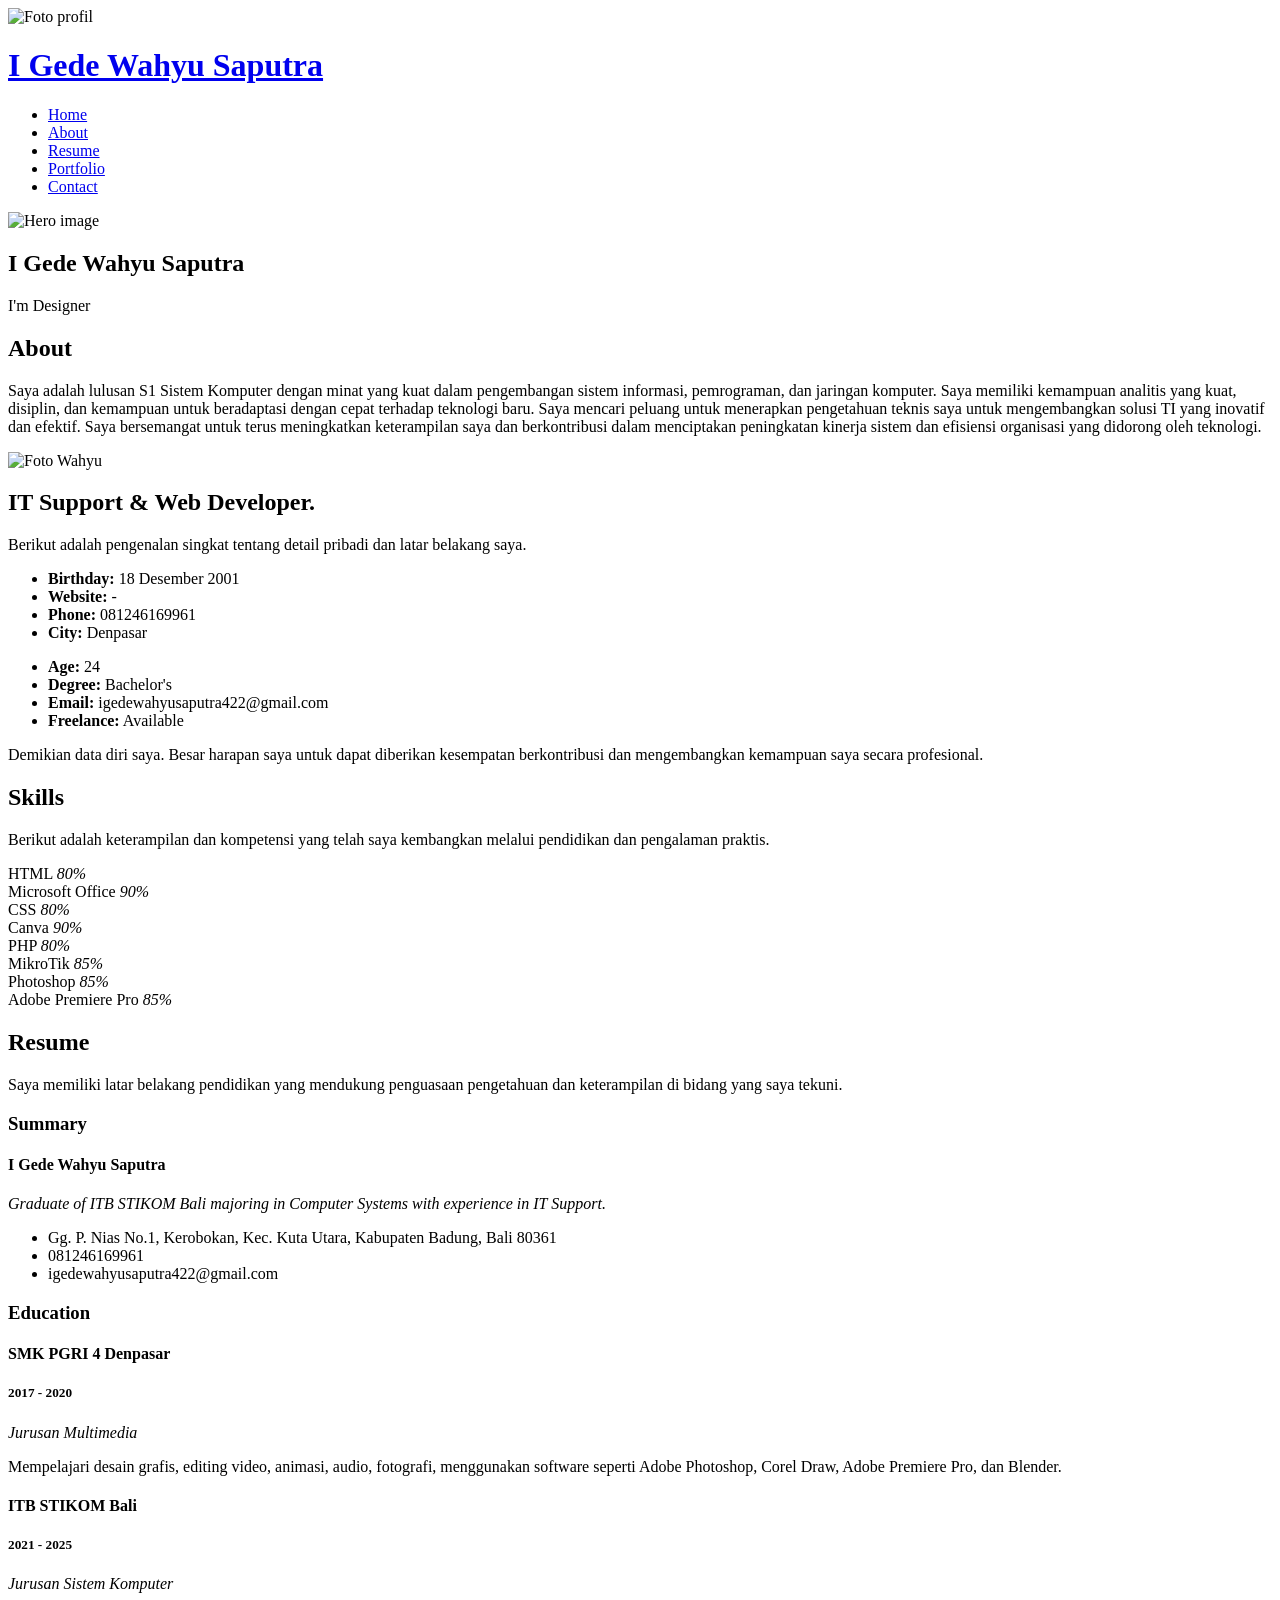
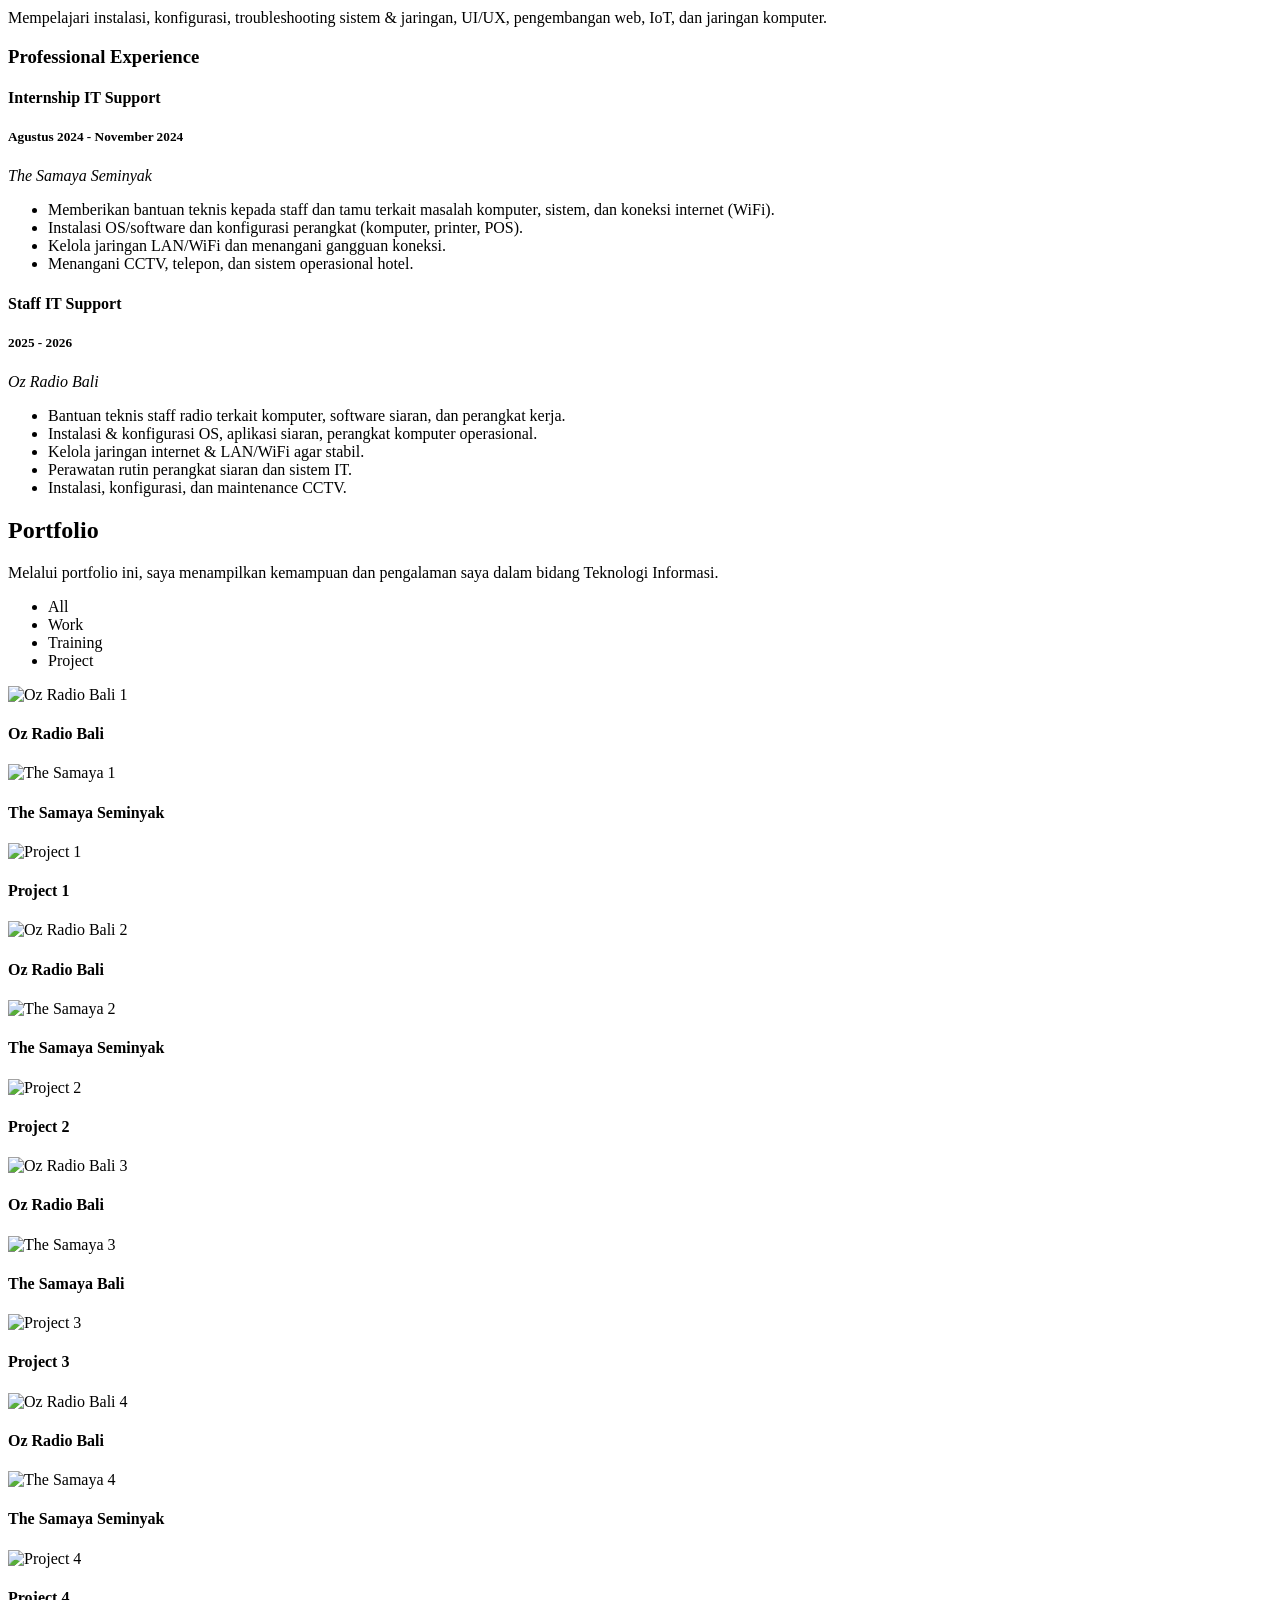
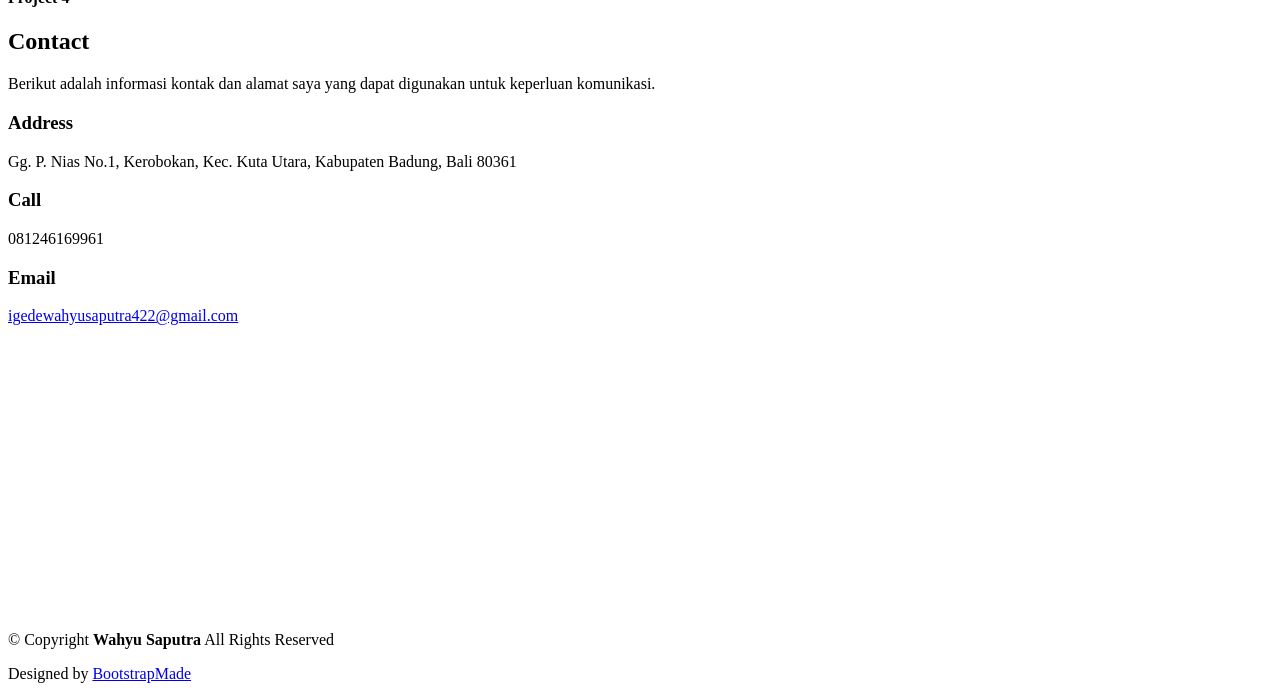
==== index.html @ bae68a1b "Upload website iPortfolio" ====
<!DOCTYPE html>
<html lang="en">

<head>
  <meta charset="utf-8" />
  <meta content="width=device-width, initial-scale=1.0" name="viewport" />

  <title>Portfolio | I Gede Wahyu Saputra</title>
  <meta content="Portfolio I Gede Wahyu Saputra" name="description" />
  <meta content="portfolio, it support, web developer" name="keywords" />

  <!-- Favicons -->
  <link href="assets/img/wahyu.JPG" rel="icon" />
  <link href="assets/img/apple-touch-icon.png" rel="apple-touch-icon" />

  <!-- Fonts -->
  <link href="https://fonts.googleapis.com" rel="preconnect" />
  <link href="https://fonts.gstatic.com" rel="preconnect" crossorigin />
  <link
    href="https://fonts.googleapis.com/css2?family=Roboto:ital,wght@0,100;0,300;0,400;0,500;0,700;0,900;1,100;1,300;1,400;1,500;1,700;1,900&family=Poppins:ital,wght@0,100;0,200;0,300;0,400;0,500;0,600;0,700;0,800;0,900;1,100;1,200;1,300;1,400;1,500;1,600;1,700;1,800;1,900&family=Raleway:ital,wght@0,100;0,200;0,300;0,400;0,500;0,600;0,700;0,800;0,900;1,100;1,200;1,300;1,400;1,500;1,600;1,700;1,800;1,900&display=swap"
    rel="stylesheet"
  />

  <!-- Vendor CSS Files -->
  <link href="assets/vendor/bootstrap/css/bootstrap.min.css" rel="stylesheet" />
  <link href="assets/vendor/bootstrap-icons/bootstrap-icons.css" rel="stylesheet" />
  <link href="assets/vendor/aos/aos.css" rel="stylesheet" />
  <link href="assets/vendor/glightbox/css/glightbox.min.css" rel="stylesheet" />
  <link href="assets/vendor/swiper/swiper-bundle.min.css" rel="stylesheet" />

  <!-- Main CSS File -->
  <link href="assets/css/main.css" rel="stylesheet" />

  <!--
  Template Name: iPortfolio
  Template URL: https://bootstrapmade.com/iportfolio-bootstrap-portfolio-websites-template/
  Updated: Jun 29 2024 with Bootstrap v5.3.3
  Author: BootstrapMade.com
  License: https://bootstrapmade.com/license/
  -->
</head>

<body class="index-page">

  <!-- ======= Header ======= -->
  <header id="header" class="header dark-background d-flex flex-column">
    <i class="header-toggle d-xl-none bi bi-list"></i>

    <div class="profile-img">
      <img src="assets/img/wahyu.JPG" alt="Foto profil" class="img-fluid rounded-circle" />
    </div>

    <a href="index.html" class="logo d-flex align-items-center justify-content-center">
      <h1 class="sitename">I Gede Wahyu Saputra</h1>
    </a>

    <div class="social-links text-center">
      <a href="https://www.facebook.com/share/1d7YoYS13H/" class="facebook" target="_blank" rel="noopener noreferrer">
        <i class="bi bi-facebook"></i>
      </a>
      <a href="https://www.instagram.com/wahyusaputra422/" class="instagram" target="_blank" rel="noopener noreferrer">
        <i class="bi bi-instagram"></i>
      </a>
      <a href="https://www.linkedin.com/in/wahyu-saputra-1a6b86389/" class="linkedin" target="_blank" rel="noopener noreferrer">
        <i class="bi bi-linkedin"></i>
      </a>
      <a href="https://www.tiktok.com/@fearofgod_" class="tiktok" target="_blank" rel="noopener noreferrer">
        <i class="bi bi-tiktok"></i>
      </a>
    </div>

    <nav id="navmenu" class="navmenu">
      <ul>
        <li><a href="#hero" class="active"><i class="bi bi-house navicon"></i>Home</a></li>
        <li><a href="#about"><i class="bi bi-person navicon"></i>About</a></li>
        <li><a href="#resume"><i class="bi bi-file-earmark-text navicon"></i>Resume</a></li>
        <li><a href="#portfolio"><i class="bi bi-images navicon"></i>Portfolio</a></li>
        <li><a href="#contact"><i class="bi bi-envelope navicon"></i>Contact</a></li>
      </ul>
    </nav>
  </header>
  <!-- End Header -->

  <main class="main">

    <!-- ======= Hero Section ======= -->
    <section id="hero" class="hero section dark-background">
      <img src="assets/img/wahyu2.JPG" alt="Hero image" data-aos="fade-in" />

      <div class="container" data-aos="fade-up" data-aos-delay="100">
        <h2>I Gede Wahyu Saputra</h2>
        <p>
          I'm
          <span class="typed" data-typed-items="Designer, Developer, IT Support, Editor">Designer</span>
        </p>
      </div>
    </section>
    <!-- End Hero -->

    <!-- ======= About Section ======= -->
    <section id="about" class="about section">
      <div class="container section-title" data-aos="fade-up">
        <h2>About</h2>
        <p>
          Saya adalah lulusan S1 Sistem Komputer dengan minat yang kuat dalam pengembangan sistem informasi,
          pemrograman, dan jaringan komputer. Saya memiliki kemampuan analitis yang kuat, disiplin, dan kemampuan
          untuk beradaptasi dengan cepat terhadap teknologi baru. Saya mencari peluang untuk menerapkan pengetahuan
          teknis saya untuk mengembangkan solusi TI yang inovatif dan efektif. Saya bersemangat untuk terus meningkatkan
          keterampilan saya dan berkontribusi dalam menciptakan peningkatan kinerja sistem dan efisiensi organisasi yang
          didorong oleh teknologi.
        </p>
      </div>

      <div class="container" data-aos="fade-up" data-aos-delay="100">
        <div class="row gy-4 justify-content-center">
          <div class="col-lg-4">
            <img src="assets/img/wahyu.JPG" class="img-fluid" alt="Foto Wahyu" />
          </div>
          <div class="col-lg-8 content">
            <h2>IT Support &amp; Web Developer.</h2>
            <p class="fst-italic py-3">
              Berikut adalah pengenalan singkat tentang detail pribadi dan latar belakang saya.
            </p>

            <div class="row">
              <div class="col-lg-6">
                <ul>
                  <li><i class="bi bi-chevron-right"></i> <strong>Birthday:</strong> <span>18 Desember 2001</span></li>
                  <li><i class="bi bi-chevron-right"></i> <strong>Website:</strong> <span>-</span></li>
                  <li><i class="bi bi-chevron-right"></i> <strong>Phone:</strong> <span>081246169961</span></li>
                  <li><i class="bi bi-chevron-right"></i> <strong>City:</strong> <span>Denpasar</span></li>
                </ul>
              </div>

              <div class="col-lg-6">
                <ul>
                  <li><i class="bi bi-chevron-right"></i> <strong>Age:</strong> <span>24</span></li>
                  <li><i class="bi bi-chevron-right"></i> <strong>Degree:</strong> <span>Bachelor's</span></li>
                  <li><i class="bi bi-chevron-right"></i> <strong>Email:</strong> <span>igedewahyusaputra422@gmail.com</span></li>
                  <li><i class="bi bi-chevron-right"></i> <strong>Freelance:</strong> <span>Available</span></li>
                </ul>
              </div>
            </div>

            <p class="py-3">
              Demikian data diri saya. Besar harapan saya untuk dapat diberikan kesempatan berkontribusi dan mengembangkan
              kemampuan saya secara profesional.
            </p>
          </div>
        </div>
      </div>
    </section>
    <!-- End About -->

    <!-- ======= Skills Section ======= -->
    <section id="skills" class="skills section light-background">
      <div class="container section-title" data-aos="fade-up">
        <h2>Skills</h2>
        <p>
          Berikut adalah keterampilan dan kompetensi yang telah saya kembangkan melalui pendidikan dan pengalaman praktis.
        </p>
      </div>

      <div class="container" data-aos="fade-up" data-aos-delay="100">
        <div class="row skills-content skills-animation">
          <div class="col-lg-6">

            <div class="progress">
              <span class="skill"><span>HTML</span> <i class="val">80%</i></span>
              <div class="progress-bar-wrap">
                <div class="progress-bar" role="progressbar" aria-valuenow="80" aria-valuemin="0" aria-valuemax="100"></div>
              </div>
            </div>

            <div class="progress">
              <span class="skill"><span>Microsoft Office</span> <i class="val">90%</i></span>
              <div class="progress-bar-wrap">
                <div class="progress-bar" role="progressbar" aria-valuenow="90" aria-valuemin="0" aria-valuemax="100"></div>
              </div>
            </div>

            <div class="progress">
              <span class="skill"><span>CSS</span> <i class="val">80%</i></span>
              <div class="progress-bar-wrap">
                <div class="progress-bar" role="progressbar" aria-valuenow="80" aria-valuemin="0" aria-valuemax="100"></div>
              </div>
            </div>

            <div class="progress">
              <span class="skill"><span>Canva</span> <i class="val">90%</i></span>
              <div class="progress-bar-wrap">
                <div class="progress-bar" role="progressbar" aria-valuenow="90" aria-valuemin="0" aria-valuemax="100"></div>
              </div>
            </div>

          </div>

          <div class="col-lg-6">

            <div class="progress">
              <span class="skill"><span>PHP</span> <i class="val">80%</i></span>
              <div class="progress-bar-wrap">
                <div class="progress-bar" role="progressbar" aria-valuenow="80" aria-valuemin="0" aria-valuemax="100"></div>
              </div>
            </div>

            <div class="progress">
              <span class="skill"><span>MikroTik</span> <i class="val">85%</i></span>
              <div class="progress-bar-wrap">
                <div class="progress-bar" role="progressbar" aria-valuenow="85" aria-valuemin="0" aria-valuemax="100"></div>
              </div>
            </div>

            <div class="progress">
              <span class="skill"><span>Photoshop</span> <i class="val">85%</i></span>
              <div class="progress-bar-wrap">
                <div class="progress-bar" role="progressbar" aria-valuenow="85" aria-valuemin="0" aria-valuemax="100"></div>
              </div>
            </div>

            <div class="progress">
              <span class="skill"><span>Adobe Premiere Pro</span> <i class="val">85%</i></span>
              <div class="progress-bar-wrap">
                <div class="progress-bar" role="progressbar" aria-valuenow="85" aria-valuemin="0" aria-valuemax="100"></div>
              </div>
            </div>

          </div>
        </div>
      </div>
    </section>
    <!-- End Skills -->

    <!-- ======= Resume Section ======= -->
    <section id="resume" class="resume section">
      <div class="container section-title" data-aos="fade-up">
        <h2>Resume</h2>
        <p>
          Saya memiliki latar belakang pendidikan yang mendukung penguasaan pengetahuan dan keterampilan di bidang yang saya tekuni.
        </p>
      </div>

      <div class="container">
        <div class="row">

          <div class="col-lg-6" data-aos="fade-up" data-aos-delay="100">
            <h3 class="resume-title">Summary</h3>

            <div class="resume-item pb-0">
              <h4>I Gede Wahyu Saputra</h4>
              <p><em>Graduate of ITB STIKOM Bali majoring in Computer Systems with experience in IT Support.</em></p>
              <ul>
                <li>Gg. P. Nias No.1, Kerobokan, Kec. Kuta Utara, Kabupaten Badung, Bali 80361</li>
                <li>081246169961</li>
                <li>igedewahyusaputra422@gmail.com</li>
              </ul>
            </div>

            <h3 class="resume-title">Education</h3>

            <div class="resume-item">
              <h4>SMK PGRI 4 Denpasar</h4>
              <h5>2017 - 2020</h5>
              <p><em>Jurusan Multimedia</em></p>
              <p>
                Mempelajari desain grafis, editing video, animasi, audio, fotografi, menggunakan software seperti Adobe Photoshop,
                Corel Draw, Adobe Premiere Pro, dan Blender.
              </p>
            </div>

            <div class="resume-item">
              <h4>ITB STIKOM Bali</h4>
              <h5>2021 - 2025</h5>
              <p><em>Jurusan Sistem Komputer</em></p>
              <p>
                Mempelajari instalasi, konfigurasi, troubleshooting sistem & jaringan, UI/UX, pengembangan web, IoT, dan jaringan komputer.
              </p>
            </div>

          </div>

          <div class="col-lg-6" data-aos="fade-up" data-aos-delay="200">
            <h3 class="resume-title">Professional Experience</h3>

            <div class="resume-item">
              <h4>Internship IT Support</h4>
              <h5>Agustus 2024 - November 2024</h5>
              <p><em>The Samaya Seminyak</em></p>
              <ul>
                <li>Memberikan bantuan teknis kepada staff dan tamu terkait masalah komputer, sistem, dan koneksi internet (WiFi).</li>
                <li>Instalasi OS/software dan konfigurasi perangkat (komputer, printer, POS).</li>
                <li>Kelola jaringan LAN/WiFi dan menangani gangguan koneksi.</li>
                <li>Menangani CCTV, telepon, dan sistem operasional hotel.</li>
              </ul>
            </div>

            <div class="resume-item">
              <h4>Staff IT Support</h4>
              <h5>2025 - 2026</h5>
              <p><em>Oz Radio Bali</em></p>
              <ul>
                <li>Bantuan teknis staff radio terkait komputer, software siaran, dan perangkat kerja.</li>
                <li>Instalasi & konfigurasi OS, aplikasi siaran, perangkat komputer operasional.</li>
                <li>Kelola jaringan internet & LAN/WiFi agar stabil.</li>
                <li>Perawatan rutin perangkat siaran dan sistem IT.</li>
                <li>Instalasi, konfigurasi, dan maintenance CCTV.</li>
              </ul>
            </div>

          </div>

        </div>
      </div>
    </section>
    <!-- End Resume -->

    <!-- ======= Portfolio Section ======= -->
    <section id="portfolio" class="portfolio section light-background">
      <div class="container section-title" data-aos="fade-up">
        <h2>Portfolio</h2>
        <p>
          Melalui portfolio ini, saya menampilkan kemampuan dan pengalaman saya dalam bidang Teknologi Informasi.
        </p>
      </div>

      <div class="container">
        <div class="isotope-layout" data-default-filter="*" data-layout="masonry" data-sort="original-order">

          <ul class="portfolio-filters isotope-filters" data-aos="fade-up" data-aos-delay="100">
            <li data-filter="*" class="filter-active">All</li>
            <li data-filter=".filter-work">Work</li>
            <li data-filter=".filter-training">Training</li>
            <li data-filter=".filter-project">Project</li>
          </ul>

          <div class="row gy-4 isotope-container" data-aos="fade-up" data-aos-delay="200">

            <div class="col-lg-4 col-md-6 portfolio-item isotope-item filter-work">
              <div class="portfolio-content h-100">
                <img src="assets/img/portfolio/Oz radio 1.jpeg" class="img-fluid" alt="Oz Radio Bali 1" />
                <div class="portfolio-info">
                  <h4>Oz Radio Bali</h4>
                  <a href="assets/img/portfolio/Oz radio 1.jpeg" title="Konfigurasi" data-gallery="portfolio-gallery-work"
                    class="glightbox preview-link"><i class="bi bi-zoom-in"></i></a>
                  <a href="portfolio-details.html" title="More Details" class="details-link"><i class="bi bi-link-45deg"></i></a>
                </div>
              </div>
            </div>

            <div class="col-lg-4 col-md-6 portfolio-item isotope-item filter-training">
              <div class="portfolio-content h-100">
                <img src="assets/img/portfolio/Samaya 1.jpeg" class="img-fluid" alt="The Samaya 1" />
                <div class="portfolio-info">
                  <h4>The Samaya Seminyak</h4>
                  <a href="assets/img/portfolio/Samaya 1.jpeg" title="Samaya" data-gallery="portfolio-gallery-training"
                    class="glightbox preview-link"><i class="bi bi-zoom-in"></i></a>
                  <a href="portfolio-details.html" title="More Details" class="details-link"><i class="bi bi-link-45deg"></i></a>
                </div>
              </div>
            </div>

            <div class="col-lg-4 col-md-6 portfolio-item isotope-item filter-project">
              <div class="portfolio-content h-100">
                <img src="assets/img/portfolio/Project 1.jpeg" class="img-fluid" alt="Project 1" />
                <div class="portfolio-info">
                  <h4>Project 1</h4>
                  <a href="assets/img/portfolio/Project 1.jpeg" title="Project 1" data-gallery="portfolio-gallery-project"
                    class="glightbox preview-link"><i class="bi bi-zoom-in"></i></a>
                  <a href="portfolio-details.html" title="More Details" class="details-link"><i class="bi bi-link-45deg"></i></a>
                </div>
              </div>
            </div>

            <div class="col-lg-4 col-md-6 portfolio-item isotope-item filter-work">
              <div class="portfolio-content h-100">
                <img src="assets/img/portfolio/Oz radio 2.jpeg" class="img-fluid" alt="Oz Radio Bali 2" />
                <div class="portfolio-info">
                  <h4>Oz Radio Bali</h4>
                  <a href="assets/img/portfolio/Oz radio 2.jpeg" title="Oz Radio" data-gallery="portfolio-gallery-work"
                    class="glightbox preview-link"><i class="bi bi-zoom-in"></i></a>
                  <a href="portfolio-details.html" title="More Details" class="details-link"><i class="bi bi-link-45deg"></i></a>
                </div>
              </div>
            </div>

            <div class="col-lg-4 col-md-6 portfolio-item isotope-item filter-training">
              <div class="portfolio-content h-100">
                <img src="assets/img/portfolio/Samaya 2.jpeg" class="img-fluid" alt="The Samaya 2" />
                <div class="portfolio-info">
                  <h4>The Samaya Seminyak</h4>
                  <a href="assets/img/portfolio/Samaya 2.jpeg" title="Samaya" data-gallery="portfolio-gallery-training"
                    class="glightbox preview-link"><i class="bi bi-zoom-in"></i></a>
                  <a href="portfolio-details.html" title="More Details" class="details-link"><i class="bi bi-link-45deg"></i></a>
                </div>
              </div>
            </div>

            <div class="col-lg-4 col-md-6 portfolio-item isotope-item filter-project">
              <div class="portfolio-content h-100">
                <img src="assets/img/portfolio/Project 2.jpeg" class="img-fluid" alt="Project 2" />
                <div class="portfolio-info">
                  <h4>Project 2</h4>
                  <a href="assets/img/portfolio/Project 2.jpeg" title="Project 2" data-gallery="portfolio-gallery-project"
                    class="glightbox preview-link"><i class="bi bi-zoom-in"></i></a>
                  <a href="portfolio-details.html" title="More Details" class="details-link"><i class="bi bi-link-45deg"></i></a>
                </div>
              </div>
            </div>

            <div class="col-lg-4 col-md-6 portfolio-item isotope-item filter-work">
              <div class="portfolio-content h-100">
                <img src="assets/img/portfolio/Oz radio 3.jpeg" class="img-fluid" alt="Oz Radio Bali 3" />
                <div class="portfolio-info">
                  <h4>Oz Radio Bali</h4>
                  <a href="assets/img/portfolio/Oz radio 3.jpeg" title="Oz Radio" data-gallery="portfolio-gallery-work"
                    class="glightbox preview-link"><i class="bi bi-zoom-in"></i></a>
                  <a href="portfolio-details.html" title="More Details" class="details-link"><i class="bi bi-link-45deg"></i></a>
                </div>
              </div>
            </div>

            <div class="col-lg-4 col-md-6 portfolio-item isotope-item filter-training">
              <div class="portfolio-content h-100">
                <img src="assets/img/portfolio/Samaya 3.jpeg" class="img-fluid" alt="The Samaya 3" />
                <div class="portfolio-info">
                  <h4>The Samaya Bali</h4>
                  <a href="assets/img/portfolio/Samaya 3.jpeg" title="Samaya" data-gallery="portfolio-gallery-training"
                    class="glightbox preview-link"><i class="bi bi-zoom-in"></i></a>
                  <a href="portfolio-details.html" title="More Details" class="details-link"><i class="bi bi-link-45deg"></i></a>
                </div>
              </div>
            </div>

            <div class="col-lg-4 col-md-6 portfolio-item isotope-item filter-project">
              <div class="portfolio-content h-100">
                <img src="assets/img/portfolio/Project 3.jpeg" class="img-fluid" alt="Project 3" />
                <div class="portfolio-info">
                  <h4>Project 3</h4>
                  <a href="assets/img/portfolio/Project 3.jpeg" title="Project" data-gallery="portfolio-gallery-project"
                    class="glightbox preview-link"><i class="bi bi-zoom-in"></i></a>
                  <a href="portfolio-details.html" title="More Details" class="details-link"><i class="bi bi-link-45deg"></i></a>
                </div>
              </div>
            </div>

            <div class="col-lg-4 col-md-6 portfolio-item isotope-item filter-work">
              <div class="portfolio-content h-100">
                <img src="assets/img/portfolio/Oz radio 4.jpeg" class="img-fluid" alt="Oz Radio Bali 4" />
                <div class="portfolio-info">
                  <h4>Oz Radio Bali</h4>
                  <a href="assets/img/portfolio/Oz radio 4.jpeg" title="Oz Radio" data-gallery="portfolio-gallery-work"
                    class="glightbox preview-link"><i class="bi bi-zoom-in"></i></a>
                  <a href="portfolio-details.html" title="More Details" class="details-link"><i class="bi bi-link-45deg"></i></a>
                </div>
              </div>
            </div>

            <div class="col-lg-4 col-md-6 portfolio-item isotope-item filter-training">
              <div class="portfolio-content h-100">
                <img src="assets/img/portfolio/Samaya 4.jpeg" class="img-fluid" alt="The Samaya 4" />
                <div class="portfolio-info">
                  <h4>The Samaya Seminyak</h4>
                  <a href="assets/img/portfolio/Samaya 4.jpeg" title="Samaya" data-gallery="portfolio-gallery-training"
                    class="glightbox preview-link"><i class="bi bi-zoom-in"></i></a>
                  <a href="portfolio-details.html" title="More Details" class="details-link"><i class="bi bi-link-45deg"></i></a>
                </div>
              </div>
            </div>

            <div class="col-lg-4 col-md-6 portfolio-item isotope-item filter-project">
              <div class="portfolio-content h-100">
                <img src="assets/img/portfolio/Project 4.jpeg" class="img-fluid" alt="Project 4" />
                <div class="portfolio-info">
                  <h4>Project 4</h4>
                  <a href="assets/img/portfolio/Project 4.jpeg" title="Project" data-gallery="portfolio-gallery-project"
                    class="glightbox preview-link"><i class="bi bi-zoom-in"></i></a>
                  <a href="portfolio-details.html" title="More Details" class="details-link"><i class="bi bi-link-45deg"></i></a>
                </div>
              </div>
            </div>

          </div><!-- End portfolio container -->
        </div>
      </div>
    </section>
    <!-- End Portfolio -->

    <!-- ======= Contact Section ======= -->
    <section id="contact" class="contact section">
      <div class="container section-title" data-aos="fade-up">
        <h2>Contact</h2>
        <p>Berikut adalah informasi kontak dan alamat saya yang dapat digunakan untuk keperluan komunikasi.</p>
      </div>

      <div class="container" data-aos="fade-up" data-aos-delay="100">
        <div class="row gy-4">

          <div class="col-lg-5">
            <div class="info-wrap">

              <div class="info-item d-flex" data-aos="fade-up" data-aos-delay="200">
                <i class="bi bi-geo-alt flex-shrink-0"></i>
                <div>
                  <h3>Address</h3>
                  <p>Gg. P. Nias No.1, Kerobokan, Kec. Kuta Utara, Kabupaten Badung, Bali 80361</p>
                </div>
              </div>

              <div class="info-item d-flex" data-aos="fade-up" data-aos-delay="300">
                <i class="bi bi-telephone flex-shrink-0"></i>
                <div>
                  <h3>Call</h3>
                  <p>081246169961</p>
                </div>
              </div>

              <div class="info-item d-flex" data-aos="fade-up" data-aos-delay="400">
                <i class="bi bi-envelope flex-shrink-0"></i>
                <div>
                  <h3>Email</h3>
                  <p>
                    <a href="mailto:igedewahyusaputra422@gmail.com">igedewahyusaputra422@gmail.com</a>
                  </p>
                </div>
              </div>

              <iframe
                src="https://www.google.com/maps/embed?pb=!1m18!1m12!1m3!1d31554.76144841171!2d115.13232413476564!3d-8.658683899999998!2m3!1f0!2f0!3f0!3m2!1i1024!2i768!4f13.1!3m3!1m2!1s0x2dd2477cb19ccee1%3A0xd2c24026971745c6!2sGg.%20P.%20Nias%20No.1%2C%20Kerobokan%2C%20Kec.%20Kuta%20Utara%2C%20Kabupaten%20Badung%2C%20Bali%2080361!5e0!3m2!1sid!2sid!4v1777113184988!5m2!1sid!2sid"
                frameborder="0"
                style="border:0; width: 100%; height: 270px;"
                allowfullscreen=""
                loading="lazy"
                referrerpolicy="no-referrer-when-downgrade">
              </iframe>

            </div>
          </div>

        </div>
      </div>
    </section>
    <!-- End Contact -->

  </main>

  <footer id="footer" class="footer position-relative light-background">
    <div class="container">
      <div class="copyright text-center ">
        <p>© <span>Copyright</span> <strong class="px-1 sitename">Wahyu Saputra</strong> <span>All Rights Reserved</span></p>
      </div>
      <div class="credits">
        Designed by <a href="https://bootstrapmade.com/" target="_blank" rel="noopener noreferrer">BootstrapMade</a>
      </div>
    </div>
  </footer>

  <!-- Scroll Top -->
  <a href="#" id="scroll-top" class="scroll-top d-flex align-items-center justify-content-center">
    <i class="bi bi-arrow-up-short"></i>
  </a>

  <!-- Preloader -->
  <div id="preloader"></div>

  <!-- Vendor JS Files -->
  <script src="assets/vendor/bootstrap/js/bootstrap.bundle.min.js"></script>
  <script src="assets/vendor/php-email-form/validate.js"></script>
  <script src="assets/vendor/aos/aos.js"></script>
  <script src="assets/vendor/typed.js/typed.umd.js"></script>
  <script src="assets/vendor/purecounter/purecounter_vanilla.js"></script>
  <script src="assets/vendor/waypoints/noframework.waypoints.js"></script>
  <script src="assets/vendor/glightbox/js/glightbox.min.js"></script>
  <script src="assets/vendor/imagesloaded/imagesloaded.pkgd.min.js"></script>
  <script src="assets/vendor/isotope-layout/isotope.pkgd.min.js"></script>
  <script src="assets/vendor/swiper/swiper-bundle.min.js"></script>

  <!-- Main JS File -->
  <script src="assets/js/main.js"></script>

</body>

</html>
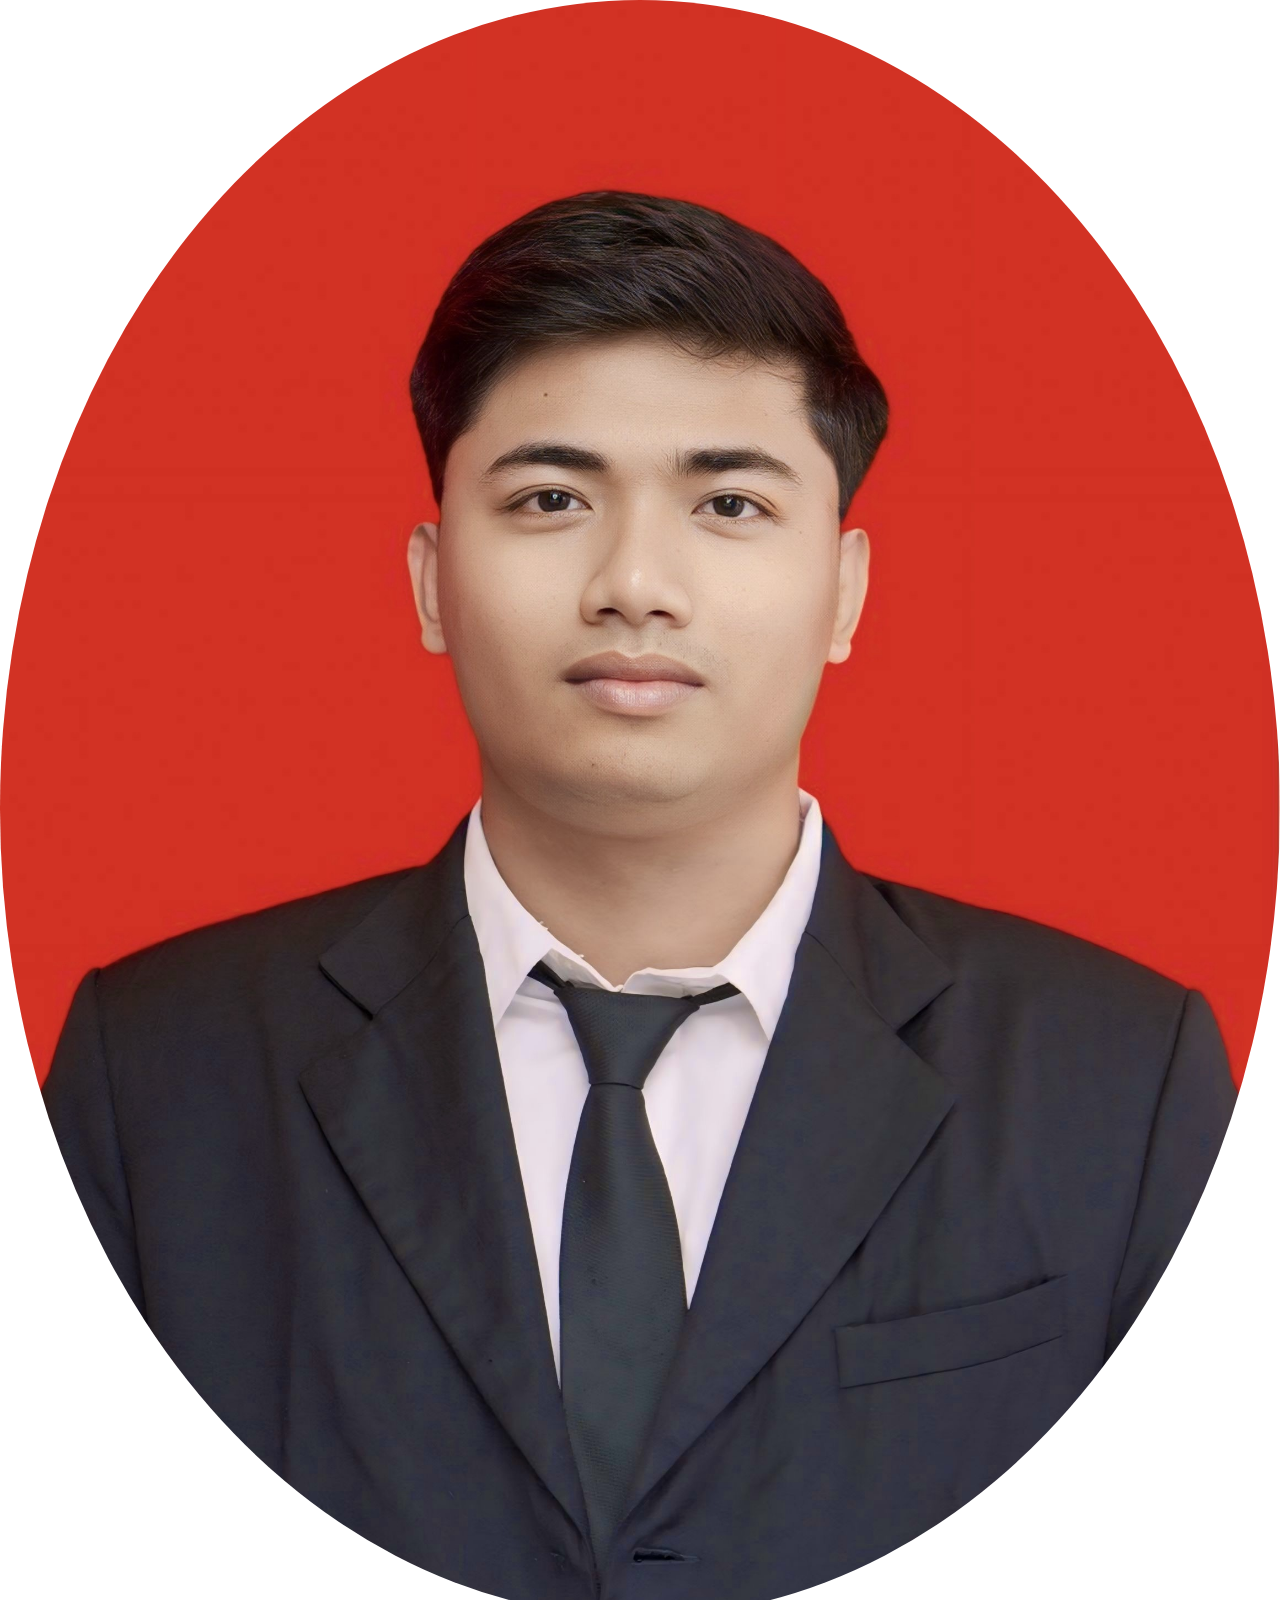
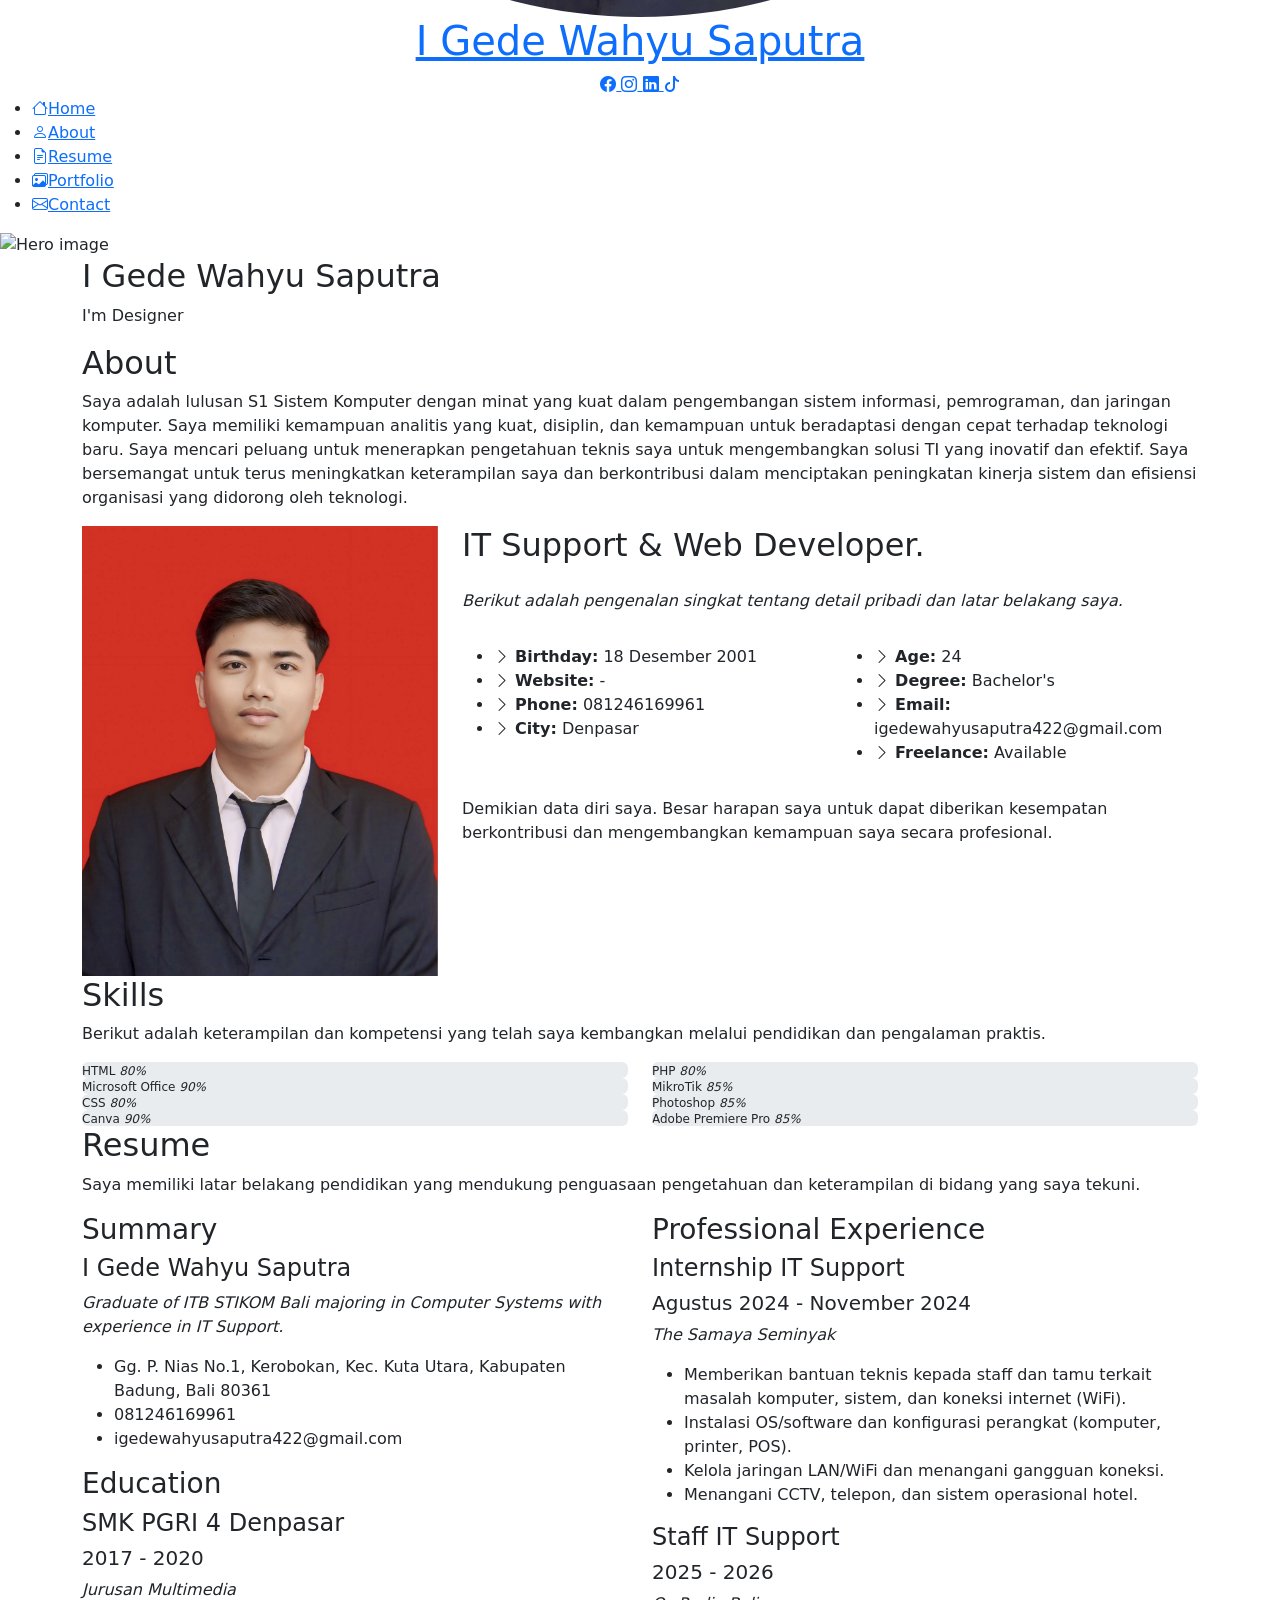
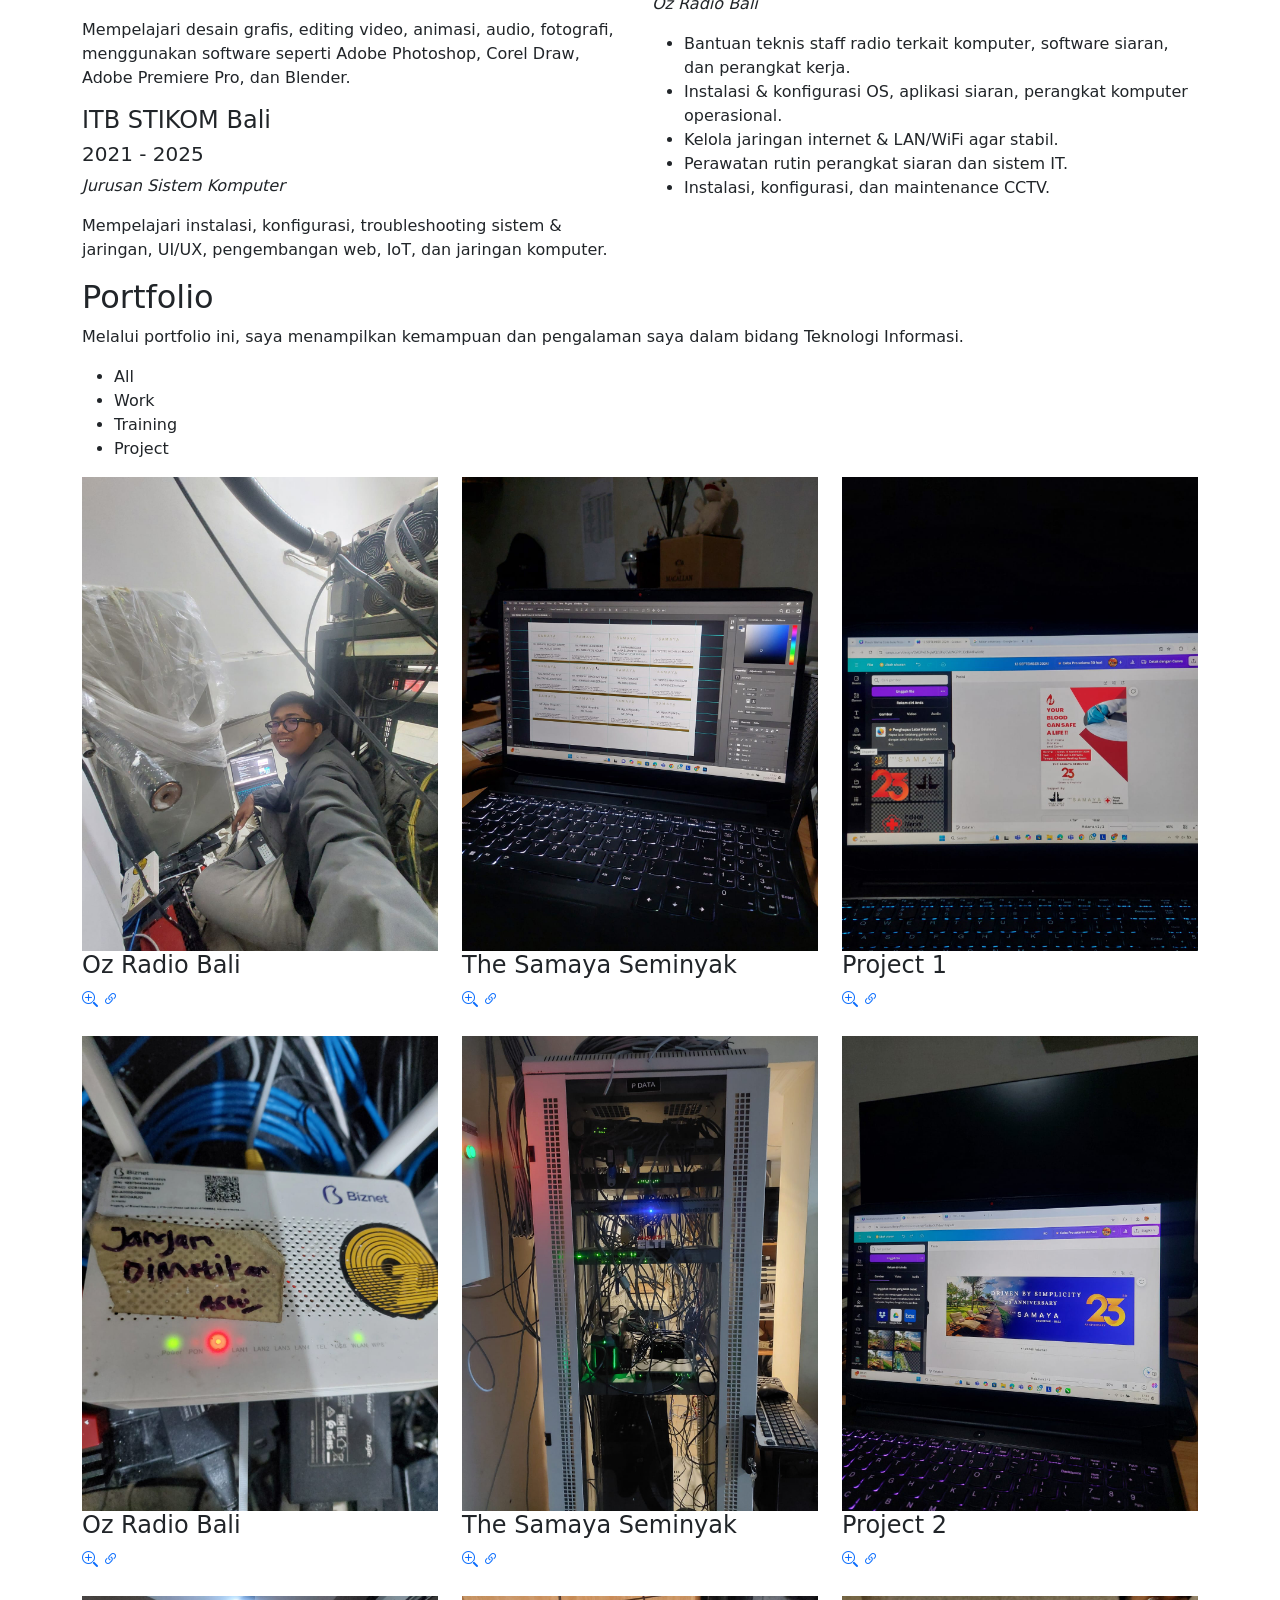
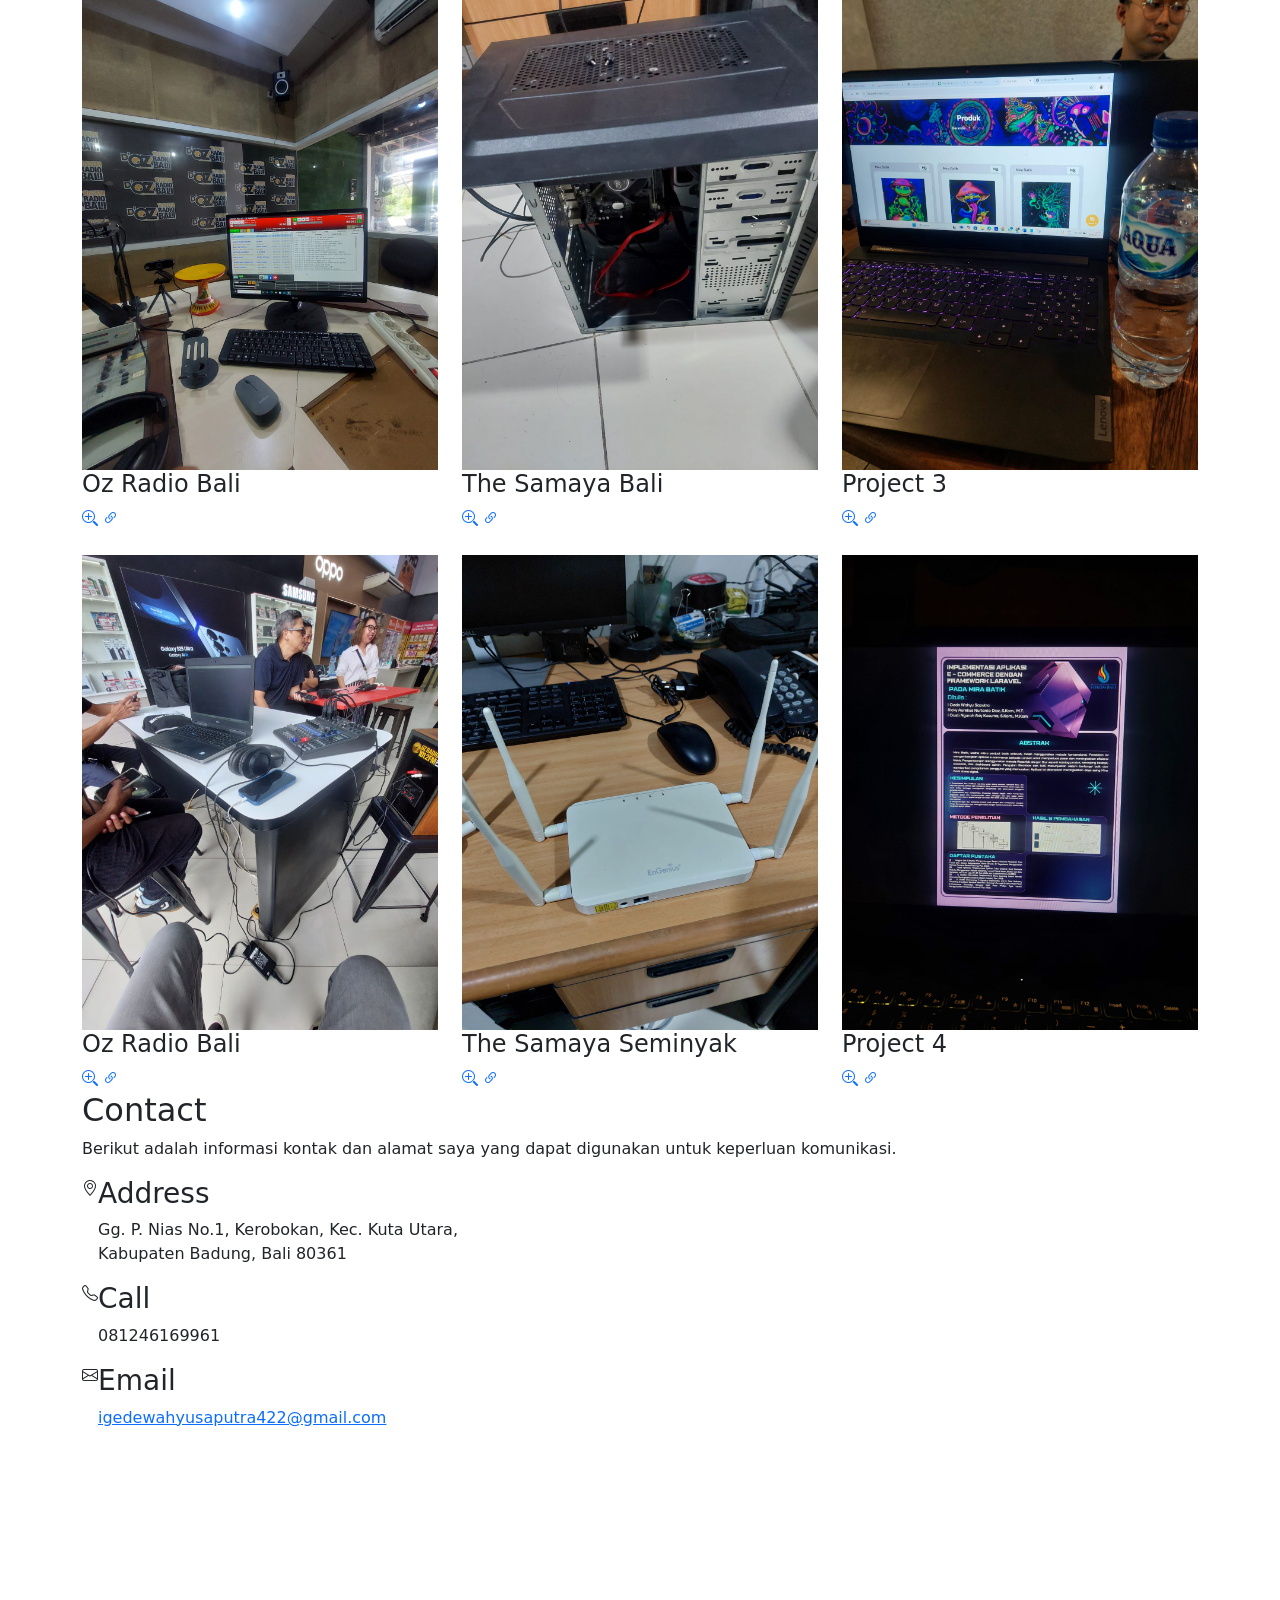
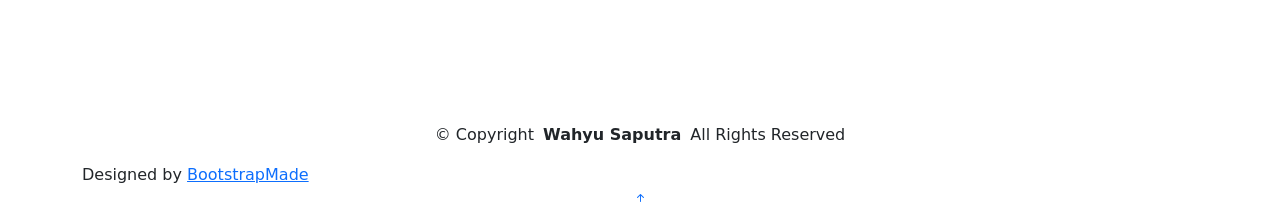
==== commit 9ba3a487: "Update index.html" ====
--- a/index.html
+++ b/index.html
@@ -10,8 +10,8 @@
   <meta content="portfolio, it support, web developer" name="keywords" />
 
   <!-- Favicons -->
-  <link href="assets/img/wahyu.JPG" rel="icon" />
-  <link href="assets/img/apple-touch-icon.png" rel="apple-touch-icon" />
+  <link href="img/wahyu.JPG" rel="icon" />
+  <link href="img/apple-touch-icon.png" rel="apple-touch-icon" />
 
   <!-- Fonts -->
   <link href="https://fonts.googleapis.com" rel="preconnect" />
@@ -22,14 +22,14 @@
   />
 
   <!-- Vendor CSS Files -->
-  <link href="assets/vendor/bootstrap/css/bootstrap.min.css" rel="stylesheet" />
-  <link href="assets/vendor/bootstrap-icons/bootstrap-icons.css" rel="stylesheet" />
-  <link href="assets/vendor/aos/aos.css" rel="stylesheet" />
-  <link href="assets/vendor/glightbox/css/glightbox.min.css" rel="stylesheet" />
-  <link href="assets/vendor/swiper/swiper-bundle.min.css" rel="stylesheet" />
+  <link href="vendor/bootstrap/css/bootstrap.min.css" rel="stylesheet" />
+  <link href="vendor/bootstrap-icons/bootstrap-icons.css" rel="stylesheet" />
+  <link href="vendor/aos/aos.css" rel="stylesheet" />
+  <link href="vendor/glightbox/css/glightbox.min.css" rel="stylesheet" />
+  <link href="vendor/swiper/swiper-bundle.min.css" rel="stylesheet" />
 
   <!-- Main CSS File -->
-  <link href="assets/css/main.css" rel="stylesheet" />
+  <link href="css/main.css" rel="stylesheet" />
 
   <!--
   Template Name: iPortfolio
@@ -47,7 +47,7 @@
     <i class="header-toggle d-xl-none bi bi-list"></i>
 
     <div class="profile-img">
-      <img src="assets/img/wahyu.JPG" alt="Foto profil" class="img-fluid rounded-circle" />
+      <img src="img/wahyu.JPG" alt="Foto profil" class="img-fluid rounded-circle" />
     </div>
 
     <a href="index.html" class="logo d-flex align-items-center justify-content-center">
@@ -85,7 +85,7 @@
 
     <!-- ======= Hero Section ======= -->
     <section id="hero" class="hero section dark-background">
-      <img src="assets/img/wahyu2.JPG" alt="Hero image" data-aos="fade-in" />
+      <img src="img/wahyu2.JPG" alt="Hero image" data-aos="fade-in" />
 
       <div class="container" data-aos="fade-up" data-aos-delay="100">
         <h2>I Gede Wahyu Saputra</h2>
@@ -114,7 +114,7 @@
       <div class="container" data-aos="fade-up" data-aos-delay="100">
         <div class="row gy-4 justify-content-center">
           <div class="col-lg-4">
-            <img src="assets/img/wahyu.JPG" class="img-fluid" alt="Foto Wahyu" />
+            <img src="img/wahyu.JPG" class="img-fluid" alt="Foto Wahyu" />
           </div>
           <div class="col-lg-8 content">
             <h2>IT Support &amp; Web Developer.</h2>
@@ -226,6 +226,7 @@
             </div>
 
           </div>
+
         </div>
       </div>
     </section>
@@ -318,9 +319,7 @@
     <section id="portfolio" class="portfolio section light-background">
       <div class="container section-title" data-aos="fade-up">
         <h2>Portfolio</h2>
-        <p>
-          Melalui portfolio ini, saya menampilkan kemampuan dan pengalaman saya dalam bidang Teknologi Informasi.
-        </p>
+        <p>Melalui portfolio ini, saya menampilkan kemampuan dan pengalaman saya dalam bidang Teknologi Informasi.</p>
       </div>
 
       <div class="container">
@@ -337,10 +336,10 @@
 
             <div class="col-lg-4 col-md-6 portfolio-item isotope-item filter-work">
               <div class="portfolio-content h-100">
-                <img src="assets/img/portfolio/Oz radio 1.jpeg" class="img-fluid" alt="Oz Radio Bali 1" />
+                <img src="img/portfolio/Oz radio 1.jpeg" class="img-fluid" alt="Oz Radio Bali 1" />
                 <div class="portfolio-info">
                   <h4>Oz Radio Bali</h4>
-                  <a href="assets/img/portfolio/Oz radio 1.jpeg" title="Konfigurasi" data-gallery="portfolio-gallery-work"
+                  <a href="img/portfolio/Oz radio 1.jpeg" title="Konfigurasi" data-gallery="portfolio-gallery-work"
                     class="glightbox preview-link"><i class="bi bi-zoom-in"></i></a>
                   <a href="portfolio-details.html" title="More Details" class="details-link"><i class="bi bi-link-45deg"></i></a>
                 </div>
@@ -349,10 +348,10 @@
 
             <div class="col-lg-4 col-md-6 portfolio-item isotope-item filter-training">
               <div class="portfolio-content h-100">
-                <img src="assets/img/portfolio/Samaya 1.jpeg" class="img-fluid" alt="The Samaya 1" />
+                <img src="img/portfolio/Samaya 1.jpeg" class="img-fluid" alt="The Samaya 1" />
                 <div class="portfolio-info">
                   <h4>The Samaya Seminyak</h4>
-                  <a href="assets/img/portfolio/Samaya 1.jpeg" title="Samaya" data-gallery="portfolio-gallery-training"
+                  <a href="img/portfolio/Samaya 1.jpeg" title="Samaya" data-gallery="portfolio-gallery-training"
                     class="glightbox preview-link"><i class="bi bi-zoom-in"></i></a>
                   <a href="portfolio-details.html" title="More Details" class="details-link"><i class="bi bi-link-45deg"></i></a>
                 </div>
@@ -361,10 +360,10 @@
 
             <div class="col-lg-4 col-md-6 portfolio-item isotope-item filter-project">
               <div class="portfolio-content h-100">
-                <img src="assets/img/portfolio/Project 1.jpeg" class="img-fluid" alt="Project 1" />
+                <img src="img/portfolio/Project 1.jpeg" class="img-fluid" alt="Project 1" />
                 <div class="portfolio-info">
                   <h4>Project 1</h4>
-                  <a href="assets/img/portfolio/Project 1.jpeg" title="Project 1" data-gallery="portfolio-gallery-project"
+                  <a href="img/portfolio/Project 1.jpeg" title="Project 1" data-gallery="portfolio-gallery-project"
                     class="glightbox preview-link"><i class="bi bi-zoom-in"></i></a>
                   <a href="portfolio-details.html" title="More Details" class="details-link"><i class="bi bi-link-45deg"></i></a>
                 </div>
@@ -373,10 +372,10 @@
 
             <div class="col-lg-4 col-md-6 portfolio-item isotope-item filter-work">
               <div class="portfolio-content h-100">
-                <img src="assets/img/portfolio/Oz radio 2.jpeg" class="img-fluid" alt="Oz Radio Bali 2" />
+                <img src="img/portfolio/Oz radio 2.jpeg" class="img-fluid" alt="Oz Radio Bali 2" />
                 <div class="portfolio-info">
                   <h4>Oz Radio Bali</h4>
-                  <a href="assets/img/portfolio/Oz radio 2.jpeg" title="Oz Radio" data-gallery="portfolio-gallery-work"
+                  <a href="img/portfolio/Oz radio 2.jpeg" title="Oz Radio" data-gallery="portfolio-gallery-work"
                     class="glightbox preview-link"><i class="bi bi-zoom-in"></i></a>
                   <a href="portfolio-details.html" title="More Details" class="details-link"><i class="bi bi-link-45deg"></i></a>
                 </div>
@@ -385,10 +384,10 @@
 
             <div class="col-lg-4 col-md-6 portfolio-item isotope-item filter-training">
               <div class="portfolio-content h-100">
-                <img src="assets/img/portfolio/Samaya 2.jpeg" class="img-fluid" alt="The Samaya 2" />
+                <img src="img/portfolio/Samaya 2.jpeg" class="img-fluid" alt="The Samaya 2" />
                 <div class="portfolio-info">
                   <h4>The Samaya Seminyak</h4>
-                  <a href="assets/img/portfolio/Samaya 2.jpeg" title="Samaya" data-gallery="portfolio-gallery-training"
+                  <a href="img/portfolio/Samaya 2.jpeg" title="Samaya" data-gallery="portfolio-gallery-training"
                     class="glightbox preview-link"><i class="bi bi-zoom-in"></i></a>
                   <a href="portfolio-details.html" title="More Details" class="details-link"><i class="bi bi-link-45deg"></i></a>
                 </div>
@@ -397,10 +396,10 @@
 
             <div class="col-lg-4 col-md-6 portfolio-item isotope-item filter-project">
               <div class="portfolio-content h-100">
-                <img src="assets/img/portfolio/Project 2.jpeg" class="img-fluid" alt="Project 2" />
+                <img src="img/portfolio/Project 2.jpeg" class="img-fluid" alt="Project 2" />
                 <div class="portfolio-info">
                   <h4>Project 2</h4>
-                  <a href="assets/img/portfolio/Project 2.jpeg" title="Project 2" data-gallery="portfolio-gallery-project"
+                  <a href="img/portfolio/Project 2.jpeg" title="Project 2" data-gallery="portfolio-gallery-project"
                     class="glightbox preview-link"><i class="bi bi-zoom-in"></i></a>
                   <a href="portfolio-details.html" title="More Details" class="details-link"><i class="bi bi-link-45deg"></i></a>
                 </div>
@@ -409,10 +408,10 @@
 
             <div class="col-lg-4 col-md-6 portfolio-item isotope-item filter-work">
               <div class="portfolio-content h-100">
-                <img src="assets/img/portfolio/Oz radio 3.jpeg" class="img-fluid" alt="Oz Radio Bali 3" />
+                <img src="img/portfolio/Oz radio 3.jpeg" class="img-fluid" alt="Oz Radio Bali 3" />
                 <div class="portfolio-info">
                   <h4>Oz Radio Bali</h4>
-                  <a href="assets/img/portfolio/Oz radio 3.jpeg" title="Oz Radio" data-gallery="portfolio-gallery-work"
+                  <a href="img/portfolio/Oz radio 3.jpeg" title="Oz Radio" data-gallery="portfolio-gallery-work"
                     class="glightbox preview-link"><i class="bi bi-zoom-in"></i></a>
                   <a href="portfolio-details.html" title="More Details" class="details-link"><i class="bi bi-link-45deg"></i></a>
                 </div>
@@ -421,10 +420,10 @@
 
             <div class="col-lg-4 col-md-6 portfolio-item isotope-item filter-training">
               <div class="portfolio-content h-100">
-                <img src="assets/img/portfolio/Samaya 3.jpeg" class="img-fluid" alt="The Samaya 3" />
+                <img src="img/portfolio/Samaya 3.jpeg" class="img-fluid" alt="The Samaya 3" />
                 <div class="portfolio-info">
                   <h4>The Samaya Bali</h4>
-                  <a href="assets/img/portfolio/Samaya 3.jpeg" title="Samaya" data-gallery="portfolio-gallery-training"
+                  <a href="img/portfolio/Samaya 3.jpeg" title="Samaya" data-gallery="portfolio-gallery-training"
                     class="glightbox preview-link"><i class="bi bi-zoom-in"></i></a>
                   <a href="portfolio-details.html" title="More Details" class="details-link"><i class="bi bi-link-45deg"></i></a>
                 </div>
@@ -433,10 +432,10 @@
 
             <div class="col-lg-4 col-md-6 portfolio-item isotope-item filter-project">
               <div class="portfolio-content h-100">
-                <img src="assets/img/portfolio/Project 3.jpeg" class="img-fluid" alt="Project 3" />
+                <img src="img/portfolio/Project 3.jpeg" class="img-fluid" alt="Project 3" />
                 <div class="portfolio-info">
                   <h4>Project 3</h4>
-                  <a href="assets/img/portfolio/Project 3.jpeg" title="Project" data-gallery="portfolio-gallery-project"
+                  <a href="img/portfolio/Project 3.jpeg" title="Project" data-gallery="portfolio-gallery-project"
                     class="glightbox preview-link"><i class="bi bi-zoom-in"></i></a>
                   <a href="portfolio-details.html" title="More Details" class="details-link"><i class="bi bi-link-45deg"></i></a>
                 </div>
@@ -445,10 +444,10 @@
 
             <div class="col-lg-4 col-md-6 portfolio-item isotope-item filter-work">
               <div class="portfolio-content h-100">
-                <img src="assets/img/portfolio/Oz radio 4.jpeg" class="img-fluid" alt="Oz Radio Bali 4" />
+                <img src="img/portfolio/Oz radio 4.jpeg" class="img-fluid" alt="Oz Radio Bali 4" />
                 <div class="portfolio-info">
                   <h4>Oz Radio Bali</h4>
-                  <a href="assets/img/portfolio/Oz radio 4.jpeg" title="Oz Radio" data-gallery="portfolio-gallery-work"
+                  <a href="img/portfolio/Oz radio 4.jpeg" title="Oz Radio" data-gallery="portfolio-gallery-work"
                     class="glightbox preview-link"><i class="bi bi-zoom-in"></i></a>
                   <a href="portfolio-details.html" title="More Details" class="details-link"><i class="bi bi-link-45deg"></i></a>
                 </div>
@@ -457,10 +456,10 @@
 
             <div class="col-lg-4 col-md-6 portfolio-item isotope-item filter-training">
               <div class="portfolio-content h-100">
-                <img src="assets/img/portfolio/Samaya 4.jpeg" class="img-fluid" alt="The Samaya 4" />
+                <img src="img/portfolio/Samaya 4.jpeg" class="img-fluid" alt="The Samaya 4" />
                 <div class="portfolio-info">
                   <h4>The Samaya Seminyak</h4>
-                  <a href="assets/img/portfolio/Samaya 4.jpeg" title="Samaya" data-gallery="portfolio-gallery-training"
+                  <a href="img/portfolio/Samaya 4.jpeg" title="Samaya" data-gallery="portfolio-gallery-training"
                     class="glightbox preview-link"><i class="bi bi-zoom-in"></i></a>
                   <a href="portfolio-details.html" title="More Details" class="details-link"><i class="bi bi-link-45deg"></i></a>
                 </div>
@@ -469,10 +468,10 @@
 
             <div class="col-lg-4 col-md-6 portfolio-item isotope-item filter-project">
               <div class="portfolio-content h-100">
-                <img src="assets/img/portfolio/Project 4.jpeg" class="img-fluid" alt="Project 4" />
+                <img src="img/portfolio/Project 4.jpeg" class="img-fluid" alt="Project 4" />
                 <div class="portfolio-info">
                   <h4>Project 4</h4>
-                  <a href="assets/img/portfolio/Project 4.jpeg" title="Project" data-gallery="portfolio-gallery-project"
+                  <a href="img/portfolio/Project 4.jpeg" title="Project" data-gallery="portfolio-gallery-project"
                     class="glightbox preview-link"><i class="bi bi-zoom-in"></i></a>
                   <a href="portfolio-details.html" title="More Details" class="details-link"><i class="bi bi-link-45deg"></i></a>
                 </div>
@@ -494,7 +493,6 @@
 
       <div class="container" data-aos="fade-up" data-aos-delay="100">
         <div class="row gy-4">
-
           <div class="col-lg-5">
             <div class="info-wrap">
 
@@ -518,9 +516,7 @@
                 <i class="bi bi-envelope flex-shrink-0"></i>
                 <div>
                   <h3>Email</h3>
-                  <p>
-                    <a href="mailto:igedewahyusaputra422@gmail.com">igedewahyusaputra422@gmail.com</a>
-                  </p>
+                  <p><a href="mailto:igedewahyusaputra422@gmail.com">igedewahyusaputra422@gmail.com</a></p>
                 </div>
               </div>
 
@@ -535,7 +531,6 @@
 
             </div>
           </div>
-
         </div>
       </div>
     </section>
@@ -545,7 +540,7 @@
 
   <footer id="footer" class="footer position-relative light-background">
     <div class="container">
-      <div class="copyright text-center ">
+      <div class="copyright text-center">
         <p>© <span>Copyright</span> <strong class="px-1 sitename">Wahyu Saputra</strong> <span>All Rights Reserved</span></p>
       </div>
       <div class="credits">
@@ -563,20 +558,20 @@
   <div id="preloader"></div>
 
   <!-- Vendor JS Files -->
-  <script src="assets/vendor/bootstrap/js/bootstrap.bundle.min.js"></script>
-  <script src="assets/vendor/php-email-form/validate.js"></script>
-  <script src="assets/vendor/aos/aos.js"></script>
-  <script src="assets/vendor/typed.js/typed.umd.js"></script>
-  <script src="assets/vendor/purecounter/purecounter_vanilla.js"></script>
-  <script src="assets/vendor/waypoints/noframework.waypoints.js"></script>
-  <script src="assets/vendor/glightbox/js/glightbox.min.js"></script>
-  <script src="assets/vendor/imagesloaded/imagesloaded.pkgd.min.js"></script>
-  <script src="assets/vendor/isotope-layout/isotope.pkgd.min.js"></script>
-  <script src="assets/vendor/swiper/swiper-bundle.min.js"></script>
+  <script src="vendor/bootstrap/js/bootstrap.bundle.min.js"></script>
+  <script src="vendor/php-email-form/validate.js"></script>
+  <script src="vendor/aos/aos.js"></script>
+  <script src="vendor/typed.js/typed.umd.js"></script>
+  <script src="vendor/purecounter/purecounter_vanilla.js"></script>
+  <script src="vendor/waypoints/noframework.waypoints.js"></script>
+  <script src="vendor/glightbox/js/glightbox.min.js"></script>
+  <script src="vendor/imagesloaded/imagesloaded.pkgd.min.js"></script>
+  <script src="vendor/isotope-layout/isotope.pkgd.min.js"></script>
+  <script src="vendor/swiper/swiper-bundle.min.js"></script>
 
   <!-- Main JS File -->
-  <script src="assets/js/main.js"></script>
+  <script src="js/main.js"></script>
 
 </body>
 
-</html>+</html>
--- a/css/main.css
+++ b/css/main.css
@@ -0,0 +1,1275 @@
+/**
+* Template Name: iPortfolio
+* Template URL: https://bootstrapmade.com/iportfolio-bootstrap-portfolio-websites-template/
+* Updated: Jun 29 2024 with Bootstrap v5.3.3
+* Author: BootstrapMade.com
+* License: https://bootstrapmade.com/license/
+*/
+
+/*--------------------------------------------------------------
+# Font & Color Variables
+# Help: https://bootstrapmade.com/color-system/
+--------------------------------------------------------------*/
+/* Fonts */
+:root {
+  --default-font: "Roboto",  system-ui, -apple-system, "Segoe UI", Roboto, "Helvetica Neue", Arial, "Noto Sans", "Liberation Sans", sans-serif, "Apple Color Emoji", "Segoe UI Emoji", "Segoe UI Symbol", "Noto Color Emoji";
+  --heading-font: "Raleway",  sans-serif;
+  --nav-font: "Poppins",  sans-serif;
+}
+
+/* Global Colors - The following color variables are used throughout the website. Updating them here will change the color scheme of the entire website */
+:root { 
+  --background-color: #ffffff; /* Background color for the entire website, including individual sections */
+  --default-color: #272829; /* Default color used for the majority of the text content across the entire website */
+  --heading-color: #050d18; /* Color for headings, subheadings and title throughout the website */
+  --accent-color: #149ddd; /* Accent color that represents your brand on the website. It's used for buttons, links, and other elements that need to stand out */
+  --surface-color: #ffffff; /* The surface color is used as a background of boxed elements within sections, such as cards, icon boxes, or other elements that require a visual separation from the global background. */
+  --contrast-color: #ffffff; /* Contrast color for text, ensuring readability against backgrounds of accent, heading, or default colors. */
+}
+
+/* Nav Menu Colors - The following color variables are used specifically for the navigation menu. They are separate from the global colors to allow for more customization options */
+:root {
+  --nav-color: #a8a9b4;  /* The default color of the main navmenu links */
+  --nav-hover-color: #ffffff; /* Applied to main navmenu links when they are hovered over or active */
+  --nav-mobile-background-color: #040b14; /* Used as the background color for mobile navigation menu */
+  --nav-dropdown-background-color: #040b14; /* Used as the background color for dropdown items that appear when hovering over primary navigation items */
+  --nav-dropdown-color: #a8a9b4; /* Used for navigation links of the dropdown items in the navigation menu. */
+  --nav-dropdown-hover-color: #ffffff; /* Similar to --nav-hover-color, this color is applied to dropdown navigation links when they are hovered over. */
+}
+
+/* Color Presets - These classes override global colors when applied to any section or element, providing reuse of the sam color scheme. */
+
+.light-background {
+  --background-color: #f4fafd;
+  --surface-color: #ffffff;
+}
+
+.dark-background {
+  --background-color: #040b14;
+  --default-color: #ffffff;
+  --heading-color: #ffffff;
+  --surface-color: #151f2b;
+  --contrast-color: #ffffff;
+}
+
+/* Smooth scroll */
+:root {
+  scroll-behavior: smooth;
+}
+
+/*--------------------------------------------------------------
+# General Styling & Shared Classes
+--------------------------------------------------------------*/
+body {
+  color: var(--default-color);
+  background-color: var(--background-color);
+  font-family: var(--default-font);
+}
+
+a {
+  color: var(--accent-color);
+  text-decoration: none;
+  transition: 0.3s;
+}
+
+a:hover {
+  color: color-mix(in srgb, var(--accent-color), transparent 25%);
+  text-decoration: none;
+}
+
+h1,
+h2,
+h3,
+h4,
+h5,
+h6 {
+  color: var(--heading-color);
+  font-family: var(--heading-font);
+}
+
+/* PHP Email Form Messages
+------------------------------*/
+.php-email-form .error-message {
+  display: none;
+  background: #df1529;
+  color: #ffffff;
+  text-align: left;
+  padding: 15px;
+  margin-bottom: 24px;
+  font-weight: 600;
+}
+
+.php-email-form .sent-message {
+  display: none;
+  color: #ffffff;
+  background: #059652;
+  text-align: center;
+  padding: 15px;
+  margin-bottom: 24px;
+  font-weight: 600;
+}
+
+.php-email-form .loading {
+  display: none;
+  background: var(--surface-color);
+  text-align: center;
+  padding: 15px;
+  margin-bottom: 24px;
+}
+
+.php-email-form .loading:before {
+  content: "";
+  display: inline-block;
+  border-radius: 50%;
+  width: 24px;
+  height: 24px;
+  margin: 0 10px -6px 0;
+  border: 3px solid var(--accent-color);
+  border-top-color: var(--surface-color);
+  animation: php-email-form-loading 1s linear infinite;
+}
+
+@keyframes php-email-form-loading {
+  0% {
+    transform: rotate(0deg);
+  }
+
+  100% {
+    transform: rotate(360deg);
+  }
+}
+
+/*--------------------------------------------------------------
+# Global Header
+--------------------------------------------------------------*/
+.header {
+  color: var(--default-color);
+  background-color: var(--background-color);
+  position: fixed;
+  top: 0;
+  left: 0;
+  bottom: 0;
+  padding: 0 15px;
+  width: 300px;
+  transition: all ease-in-out 0.3s;
+  overflow-y: auto;
+  z-index: 997;
+  border-right: 1px solid color-mix(in srgb, var(--default-color), transparent 90%);
+}
+
+.header .profile-img img {
+  margin: 15px auto;
+  display: block;
+  width: 120px;
+  border: 8px solid color-mix(in srgb, var(--default-color), transparent 85%);
+}
+
+.header .logo {
+  line-height: 1;
+  margin-bottom: 15px;
+}
+
+.header .logo img {
+  max-height: 32px;
+  margin-right: 8px;
+}
+
+.header .logo h1 {
+  font-size: 24px;
+  margin: 0;
+  font-weight: 700;
+  color: var(--heading-color);
+}
+
+.header .social-links {
+  margin: 0 0 20px 0;
+}
+
+.header .social-links a {
+  font-size: 16px;
+  display: inline-flex;
+  align-items: center;
+  justify-content: center;
+  background: color-mix(in srgb, var(--default-color), transparent 90%);
+  color: var(--default-color);
+  margin: 0 2px;
+  border-radius: 50%;
+  text-align: center;
+  width: 40px;
+  height: 40px;
+  transition: 0.3s;
+}
+
+.header .social-links a:hover {
+  color: var(--contrast-color);
+  background: var(--accent-color);
+}
+
+@media (min-width: 1200px) {
+
+  .header~main,
+  .header~#footer {
+    margin-left: 300px;
+  }
+}
+
+@media (max-width: 1199px) {
+  .header {
+    left: -100%;
+  }
+}
+
+.header.header-show {
+  left: 0;
+}
+
+.header .header-toggle {
+  color: var(--contrast-color);
+  background-color: var(--accent-color);
+  font-size: 22px;
+  display: flex;
+  align-items: center;
+  justify-content: center;
+  width: 40px;
+  height: 40px;
+  border-radius: 50%;
+  cursor: pointer;
+  position: fixed;
+  top: 15px;
+  right: 15px;
+  z-index: 9999;
+  transition: background-color 0.3s;
+}
+
+.header .header-toggle:hover {
+  color: var(--contrast-color);
+  background-color: color-mix(in srgb, var(--accent-color) 90%, white 15%);
+}
+
+/*--------------------------------------------------------------
+# Navigation Menu
+--------------------------------------------------------------*/
+.mobile-nav-toggle {
+  display: none;
+}
+
+.navmenu {
+  padding: 0;
+  z-index: 9997;
+}
+
+.navmenu ul {
+  list-style: none;
+  padding: 0 0 20px 0;
+  margin: 0;
+}
+
+.navmenu a,
+.navmenu a:focus {
+  color: var(--nav-color);
+  padding: 15px 10px;
+  font-family: var(--nav-font);
+  font-size: 16px;
+  font-weight: 400;
+  display: flex;
+  align-items: center;
+  white-space: nowrap;
+  transition: 0.3s;
+  width: 100%;
+}
+
+.navmenu a .navicon,
+.navmenu a:focus .navicon {
+  font-size: 20px;
+  margin-right: 10px;
+}
+
+.navmenu a .toggle-dropdown,
+.navmenu a:focus .toggle-dropdown {
+  font-size: 12px;
+  line-height: 0;
+  margin-left: auto;
+  width: 30px;
+  height: 30px;
+  display: flex;
+  align-items: center;
+  justify-content: center;
+  border-radius: 50%;
+  transition: 0.3s;
+  flex-shrink: 0;
+  background-color: color-mix(in srgb, var(--accent-color), transparent 90%);
+}
+
+.navmenu a .toggle-dropdown:hover,
+.navmenu a:focus .toggle-dropdown:hover {
+  background-color: var(--accent-color);
+  color: var(--contrast-color);
+}
+
+.navmenu a:hover,
+.navmenu .active,
+.navmenu .active:focus {
+  color: var(--nav-hover-color);
+}
+
+.navmenu a:hover .navicon,
+.navmenu .active .navicon,
+.navmenu .active:focus .navicon {
+  color: var(--accent-color);
+}
+
+.navmenu .active .toggle-dropdown,
+.navmenu .active:focus .toggle-dropdown {
+  background-color: var(--accent-color);
+  color: var(--contrast-color);
+  transform: rotate(180deg);
+}
+
+.navmenu .dropdown {
+  display: block;
+}
+
+.navmenu .dropdown a,
+.navmenu .dropdown a:focus {
+  color: --nav-dropdown-color;
+}
+
+.navmenu .dropdown a:hover,
+.navmenu .dropdown .active,
+.navmenu .dropdown .active:focus {
+  color: var(--nav-dropdown-hover-color);
+}
+
+.navmenu .dropdown ul {
+  position: static;
+  display: none;
+  z-index: 99;
+  padding: 5px 10px;
+  margin: 5px 10px;
+  background-color: var(--nav-dropdown-background-color);
+  border: 1px solid color-mix(in srgb, var(--default-color), transparent 90%);
+  box-shadow: none;
+  transition: all 0.5s ease-in-out;
+}
+
+.navmenu .dropdown ul ul {
+  background-color: rgba(33, 37, 41, 0.1);
+}
+
+.navmenu .dropdown>.dropdown-active {
+  display: block;
+  background-color: rgba(33, 37, 41, 0.03);
+}
+
+/*--------------------------------------------------------------
+# Global Footer
+--------------------------------------------------------------*/
+.footer {
+  color: var(--default-color);
+  background-color: var(--background-color);
+  font-size: 14px;
+  padding: 40px 0;
+  position: relative;
+  border-top: 1px solid color-mix(in srgb, var(--default-color), transparent 90%);
+}
+
+.footer .copyright p {
+  margin-bottom: 0;
+}
+
+.footer .credits {
+  margin-top: 4px;
+  font-size: 13px;
+  text-align: center;
+}
+
+/*--------------------------------------------------------------
+# Preloader
+--------------------------------------------------------------*/
+#preloader {
+  position: fixed;
+  inset: 0;
+  z-index: 999999;
+  overflow: hidden;
+  background: var(--background-color);
+  transition: all 0.6s ease-out;
+}
+
+#preloader:before {
+  content: "";
+  position: fixed;
+  top: calc(50% - 30px);
+  left: calc(50% - 30px);
+  border: 6px solid #ffffff;
+  border-color: var(--accent-color) transparent var(--accent-color) transparent;
+  border-radius: 50%;
+  width: 60px;
+  height: 60px;
+  animation: animate-preloader 1.5s linear infinite;
+}
+
+@keyframes animate-preloader {
+  0% {
+    transform: rotate(0deg);
+  }
+
+  100% {
+    transform: rotate(360deg);
+  }
+}
+
+/*--------------------------------------------------------------
+# Scroll Top Button
+--------------------------------------------------------------*/
+.scroll-top {
+  position: fixed;
+  visibility: hidden;
+  opacity: 0;
+  right: 15px;
+  bottom: -15px;
+  z-index: 99999;
+  background-color: var(--accent-color);
+  width: 44px;
+  height: 44px;
+  border-radius: 50px;
+  transition: all 0.4s;
+}
+
+.scroll-top i {
+  font-size: 24px;
+  color: var(--contrast-color);
+  line-height: 0;
+}
+
+.scroll-top:hover {
+  background-color: color-mix(in srgb, var(--accent-color), transparent 20%);
+  color: var(--contrast-color);
+}
+
+.scroll-top.active {
+  visibility: visible;
+  opacity: 1;
+  bottom: 15px;
+}
+
+/*--------------------------------------------------------------
+# Disable aos animation delay on mobile devices
+--------------------------------------------------------------*/
+@media screen and (max-width: 768px) {
+  [data-aos-delay] {
+    transition-delay: 0 !important;
+  }
+}
+
+/*--------------------------------------------------------------
+# Global Page Titles & Breadcrumbs
+--------------------------------------------------------------*/
+.page-title {
+  color: var(--default-color);
+  background-color: var(--background-color);
+  padding: 25px 0;
+  position: relative;
+}
+
+.page-title h1 {
+  font-size: 24px;
+  font-weight: 700;
+}
+
+.page-title .breadcrumbs ol {
+  display: flex;
+  flex-wrap: wrap;
+  list-style: none;
+  padding: 0;
+  margin: 0;
+  font-size: 14px;
+  font-weight: 400;
+}
+
+.page-title .breadcrumbs ol li+li {
+  padding-left: 10px;
+}
+
+.page-title .breadcrumbs ol li+li::before {
+  content: "/";
+  display: inline-block;
+  padding-right: 10px;
+  color: color-mix(in srgb, var(--default-color), transparent 70%);
+}
+
+/*--------------------------------------------------------------
+# Global Sections
+--------------------------------------------------------------*/
+section,
+.section {
+  color: var(--default-color);
+  background-color: var(--background-color);
+  padding: 60px 0;
+  overflow: clip;
+}
+
+/*--------------------------------------------------------------
+# Global Section Titles
+--------------------------------------------------------------*/
+.section-title {
+  padding-bottom: 60px;
+  position: relative;
+}
+
+.section-title h2 {
+  font-size: 32px;
+  font-weight: 700;
+  margin-bottom: 20px;
+  padding-bottom: 20px;
+  position: relative;
+}
+
+.section-title h2:after {
+  content: "";
+  position: absolute;
+  display: block;
+  width: 50px;
+  height: 3px;
+  background: var(--accent-color);
+  left: 0;
+  bottom: 0;
+}
+
+.section-title p {
+  margin-bottom: 0;
+}
+
+/*--------------------------------------------------------------
+# Hero Section
+--------------------------------------------------------------*/
+.hero {
+  width: 100%;
+  min-height: 100vh;
+  position: relative;
+  padding: 80px 0;
+  display: flex;
+  align-items: center;
+  justify-content: center;
+}
+
+.hero img {
+  position: absolute;
+  inset: 0;
+  display: block;
+  width: 100%;
+  height: 100%;
+  object-fit: cover;
+  z-index: 1;
+}
+
+.hero:before {
+  content: "";
+  background: color-mix(in srgb, var(--background-color), transparent 70%);
+  position: absolute;
+  inset: 0;
+  z-index: 2;
+}
+
+.hero .container {
+  position: relative;
+  z-index: 3;
+}
+
+.hero h2 {
+  margin: 0;
+  font-size: 64px;
+  font-weight: 700;
+}
+
+.hero p {
+  margin: 5px 0 0 0;
+  font-size: 26px;
+}
+
+.hero p span {
+  letter-spacing: 1px;
+  border-bottom: 2px solid var(--accent-color);
+}
+
+.hero .social-links {
+  margin-top: 25px;
+}
+
+.hero .social-links a {
+  font-size: 24px;
+  display: inline-block;
+  color: color-mix(in srgb, var(--default-color), transparent 50%);
+  line-height: 1;
+  margin-right: 20px;
+  transition: 0.3s;
+}
+
+.hero .social-links a:hover {
+  color: var(--accent-color);
+}
+
+@media (max-width: 768px) {
+  .hero h2 {
+    font-size: 32px;
+  }
+
+  .hero p {
+    font-size: 20px;
+  }
+}
+
+/*--------------------------------------------------------------
+# About Section
+--------------------------------------------------------------*/
+.about .content h2 {
+  font-weight: 700;
+  font-size: 24px;
+}
+
+.about .content ul {
+  list-style: none;
+  padding: 0;
+}
+
+.about .content ul li {
+  margin-bottom: 20px;
+  display: flex;
+  align-items: center;
+}
+
+.about .content ul strong {
+  margin-right: 10px;
+}
+
+.about .content ul i {
+  font-size: 16px;
+  margin-right: 5px;
+  color: var(--accent-color);
+  line-height: 0;
+}
+
+/*--------------------------------------------------------------
+# Stats Section
+--------------------------------------------------------------*/
+.stats .stats-item {
+  padding: 30px;
+  width: 100%;
+}
+
+.stats .stats-item i {
+  color: var(--accent-color);
+  display: block;
+  font-size: 44px;
+  float: left;
+  line-height: 0;
+}
+
+.stats .stats-item .purecounter {
+  color: var(--heading-color);
+  font-size: 48px;
+  line-height: 40px;
+  display: block;
+  font-weight: 700;
+  margin-left: 60px;
+}
+
+.stats .stats-item p {
+  color: color-mix(in srgb, var(--default-color), transparent 40%);
+  padding: 15px 0 0 0;
+  margin: 0 0 0 60px;
+  font-family: var(--heading-font);
+  font-size: 14px;
+}
+
+/*--------------------------------------------------------------
+# Skills Section
+--------------------------------------------------------------*/
+.skills .progress {
+  height: 60px;
+  display: block;
+  background: none;
+  border-radius: 0;
+}
+
+.skills .progress .skill {
+  color: var(--heading-color);
+  padding: 0;
+  margin: 0 0 6px 0;
+  text-transform: uppercase;
+  display: block;
+  font-weight: 600;
+  font-family: var(--heading-font);
+}
+
+.skills .progress .skill .val {
+  float: right;
+  font-style: normal;
+}
+
+.skills .progress-bar-wrap {
+  background: color-mix(in srgb, var(--default-color), transparent 90%);
+  height: 10px;
+}
+
+.skills .progress-bar {
+  width: 1px;
+  height: 10px;
+  transition: 0.9s;
+  background-color: var(--accent-color);
+}
+
+/*--------------------------------------------------------------
+# Resume Section
+--------------------------------------------------------------*/
+.resume .resume-title {
+  color: var(--heading-color);
+  font-size: 26px;
+  font-weight: 700;
+  margin-top: 20px;
+  margin-bottom: 20px;
+}
+
+.resume .resume-item {
+  padding: 0 0 20px 20px;
+  margin-top: -2px;
+  border-left: 2px solid var(--accent-color);
+  position: relative;
+}
+
+.resume .resume-item h4 {
+  line-height: 18px;
+  font-size: 18px;
+  font-weight: 600;
+  text-transform: uppercase;
+  color: color-mix(in srgb, var(--default-color), transparent 20%);
+  margin-bottom: 10px;
+}
+
+.resume .resume-item h5 {
+  font-size: 16px;
+  padding: 5px 15px;
+  display: inline-block;
+  font-weight: 600;
+  margin-bottom: 10px;
+}
+
+.resume .resume-item ul {
+  padding-left: 20px;
+}
+
+.resume .resume-item ul li {
+  padding-bottom: 10px;
+}
+
+.resume .resume-item:last-child {
+  padding-bottom: 0;
+}
+
+.resume .resume-item::before {
+  content: "";
+  position: absolute;
+  width: 16px;
+  height: 16px;
+  border-radius: 50px;
+  left: -9px;
+  top: 0;
+  background: var(--background-color);
+  border: 2px solid var(--accent-color);
+}
+
+/*--------------------------------------------------------------
+# Portfolio Section
+--------------------------------------------------------------*/
+.portfolio .portfolio-filters {
+  padding: 0;
+  margin: 0 auto 20px auto;
+  list-style: none;
+  text-align: center;
+}
+
+.portfolio .portfolio-filters li {
+  cursor: pointer;
+  display: inline-block;
+  padding: 0;
+  font-size: 14px;
+  font-weight: 400;
+  margin: 0 10px;
+  line-height: 1;
+  text-transform: uppercase;
+  margin-bottom: 10px;
+  transition: all 0.3s ease-in-out;
+}
+
+.portfolio .portfolio-filters li:hover,
+.portfolio .portfolio-filters li.filter-active {
+  color: var(--accent-color);
+}
+
+.portfolio .portfolio-filters li:first-child {
+  margin-left: 0;
+}
+
+.portfolio .portfolio-filters li:last-child {
+  margin-right: 0;
+}
+
+@media (max-width: 575px) {
+  .portfolio .portfolio-filters li {
+    font-size: 14px;
+    margin: 0 5px;
+  }
+}
+
+.portfolio .portfolio-content {
+  position: relative;
+  overflow: hidden;
+}
+
+.portfolio .portfolio-content img {
+  transition: 0.3s;
+}
+
+.portfolio .portfolio-content .portfolio-info {
+  opacity: 0;
+  position: absolute;
+  inset: 0;
+  z-index: 3;
+  transition: all ease-in-out 0.3s;
+  background: rgba(0, 0, 0, 0.6);
+  padding: 15px;
+}
+
+.portfolio .portfolio-content .portfolio-info h4 {
+  font-size: 14px;
+  padding: 5px 10px;
+  font-weight: 400;
+  color: #ffffff;
+  display: inline-block;
+  background-color: var(--accent-color);
+}
+
+.portfolio .portfolio-content .portfolio-info p {
+  position: absolute;
+  bottom: 10px;
+  text-align: center;
+  display: inline-block;
+  left: 0;
+  right: 0;
+  font-size: 16px;
+  font-weight: 600;
+  color: rgba(255, 255, 255, 0.8);
+}
+
+.portfolio .portfolio-content .portfolio-info .preview-link,
+.portfolio .portfolio-content .portfolio-info .details-link {
+  position: absolute;
+  left: calc(50% - 40px);
+  font-size: 26px;
+  top: calc(50% - 14px);
+  color: #fff;
+  transition: 0.3s;
+  line-height: 1.2;
+}
+
+.portfolio .portfolio-content .portfolio-info .preview-link:hover,
+.portfolio .portfolio-content .portfolio-info .details-link:hover {
+  color: var(--accent-color);
+}
+
+.portfolio .portfolio-content .portfolio-info .details-link {
+  left: 50%;
+  font-size: 34px;
+  line-height: 0;
+}
+
+.portfolio .portfolio-content:hover .portfolio-info {
+  opacity: 1;
+}
+
+.portfolio .portfolio-content:hover img {
+  transform: scale(1.1);
+}
+
+/*--------------------------------------------------------------
+# Services Section
+--------------------------------------------------------------*/
+.services .service-item {
+  position: relative;
+}
+
+.services .service-item .icon {
+  background: var(--accent-color);
+  display: flex;
+  align-items: center;
+  justify-content: center;
+  width: 54px;
+  height: 54px;
+  border-radius: 50%;
+  transition: 0.5s;
+  border: 1px solid var(--accent-color);
+  margin-right: 20px;
+}
+
+.services .service-item .icon i {
+  color: var(--contrast-color);
+  font-size: 24px;
+  line-height: 0;
+}
+
+.services .service-item:hover .icon {
+  background: var(--surface-color);
+}
+
+.services .service-item:hover .icon i {
+  color: var(--accent-color);
+}
+
+.services .service-item .title {
+  font-weight: 700;
+  margin-bottom: 15px;
+  font-size: 18px;
+}
+
+.services .service-item .title a {
+  color: var(--heading-color);
+}
+
+.services .service-item .title a:hover {
+  color: var(--accent-color);
+}
+
+.services .service-item .description {
+  line-height: 24px;
+  font-size: 14px;
+}
+
+/*--------------------------------------------------------------
+# Testimonials Section
+--------------------------------------------------------------*/
+.testimonials .testimonials-carousel,
+.testimonials .testimonials-slider {
+  overflow: hidden;
+}
+
+.testimonials .testimonial-item {
+  box-sizing: content-box;
+  text-align: center;
+  min-height: 320px;
+}
+
+.testimonials .testimonial-item .testimonial-img {
+  width: 90px;
+  border-radius: 50%;
+  margin: 0 auto;
+}
+
+.testimonials .testimonial-item h3 {
+  font-size: 18px;
+  font-weight: bold;
+  margin: 10px 0 5px 0;
+}
+
+.testimonials .testimonial-item h4 {
+  font-size: 14px;
+  color: color-mix(in srgb, var(--default-color), transparent 20%);
+  margin: 0;
+}
+
+.testimonials .testimonial-item .quote-icon-left,
+.testimonials .testimonial-item .quote-icon-right {
+  color: color-mix(in srgb, var(--accent-color), transparent 40%);
+  font-size: 26px;
+  line-height: 0;
+}
+
+.testimonials .testimonial-item .quote-icon-left {
+  display: inline-block;
+  left: -5px;
+  position: relative;
+}
+
+.testimonials .testimonial-item .quote-icon-right {
+  display: inline-block;
+  right: -5px;
+  position: relative;
+  top: 10px;
+  transform: scale(-1, -1);
+}
+
+.testimonials .testimonial-item p {
+  font-style: italic;
+  margin: 0 15px 15px 15px;
+  padding: 20px;
+  background-color: var(--surface-color);
+  position: relative;
+  margin-bottom: 35px;
+  border-radius: 6px;
+  box-shadow: 0px 2px 15px rgba(0, 0, 0, 0.1);
+}
+
+.testimonials .testimonial-item p::after {
+  content: "";
+  width: 0;
+  height: 0;
+  border-top: 20px solid var(--surface-color);
+  border-right: 20px solid transparent;
+  border-left: 20px solid transparent;
+  position: absolute;
+  bottom: -20px;
+  left: calc(50% - 20px);
+}
+
+.testimonials .swiper-wrapper {
+  height: auto;
+}
+
+.testimonials .swiper-pagination {
+  margin-top: 40px;
+  position: relative;
+}
+
+.testimonials .swiper-pagination .swiper-pagination-bullet {
+  width: 12px;
+  height: 12px;
+  background-color: var(--background-color);
+  opacity: 1;
+  border: 1px solid var(--accent-color);
+}
+
+.testimonials .swiper-pagination .swiper-pagination-bullet-active {
+  background-color: var(--accent-color);
+}
+
+/*--------------------------------------------------------------
+# Contact Section
+--------------------------------------------------------------*/
+.contact .info-wrap {
+  background-color: var(--surface-color);
+  box-shadow: 0px 0px 20px rgba(0, 0, 0, 0.1);
+  padding: 30px;
+}
+
+@media (max-width: 575px) {
+  .contact .info-wrap {
+    padding: 20px;
+  }
+}
+
+.contact .info-item {
+  margin-bottom: 40px;
+}
+
+.contact .info-item i {
+  font-size: 20px;
+  color: var(--accent-color);
+  background: color-mix(in srgb, var(--accent-color), transparent 92%);
+  width: 44px;
+  height: 44px;
+  display: flex;
+  justify-content: center;
+  align-items: center;
+  border-radius: 50px;
+  transition: all 0.3s ease-in-out;
+  margin-right: 15px;
+}
+
+.contact .info-item h3 {
+  padding: 0;
+  font-size: 18px;
+  font-weight: 700;
+  margin-bottom: 5px;
+}
+
+.contact .info-item p {
+  padding: 0;
+  margin-bottom: 0;
+  font-size: 14px;
+}
+
+.contact .info-item:hover i {
+  background: var(--accent-color);
+  color: var(--contrast-color);
+}
+
+.contact .php-email-form {
+  background-color: var(--surface-color);
+  height: 100%;
+  padding: 30px;
+  box-shadow: 0px 0px 20px rgba(0, 0, 0, 0.1);
+}
+
+@media (max-width: 575px) {
+  .contact .php-email-form {
+    padding: 20px;
+  }
+}
+
+.contact .php-email-form input[type=text],
+.contact .php-email-form input[type=email],
+.contact .php-email-form textarea {
+  font-size: 14px;
+  padding: 10px 15px;
+  box-shadow: none;
+  border-radius: 0;
+  color: var(--default-color);
+  background-color: var(--surface-color);
+  border-color: color-mix(in srgb, var(--default-color), transparent 80%);
+}
+
+.contact .php-email-form input[type=text]:focus,
+.contact .php-email-form input[type=email]:focus,
+.contact .php-email-form textarea:focus {
+  border-color: var(--accent-color);
+}
+
+.contact .php-email-form input[type=text]::placeholder,
+.contact .php-email-form input[type=email]::placeholder,
+.contact .php-email-form textarea::placeholder {
+  color: color-mix(in srgb, var(--default-color), transparent 70%);
+}
+
+.contact .php-email-form button[type=submit] {
+  color: var(--contrast-color);
+  background: var(--accent-color);
+  border: 0;
+  padding: 10px 30px;
+  transition: 0.4s;
+  border-radius: 50px;
+}
+
+.contact .php-email-form button[type=submit]:hover {
+  background: color-mix(in srgb, var(--accent-color), transparent 25%);
+}
+
+/*--------------------------------------------------------------
+# Portfolio Details Section
+--------------------------------------------------------------*/
+.portfolio-details .portfolio-details-slider img {
+  width: 100%;
+}
+
+.portfolio-details .portfolio-details-slider .swiper-pagination {
+  margin-top: 20px;
+  position: relative;
+}
+
+.portfolio-details .portfolio-details-slider .swiper-pagination .swiper-pagination-bullet {
+  width: 12px;
+  height: 12px;
+  background-color: color-mix(in srgb, var(--default-color), transparent 85%);
+  opacity: 1;
+}
+
+.portfolio-details .portfolio-details-slider .swiper-pagination .swiper-pagination-bullet-active {
+  background-color: var(--accent-color);
+}
+
+.portfolio-details .portfolio-info {
+  padding: 30px;
+  box-shadow: 0px 0 30px rgba(0, 0, 0, 0.1);
+}
+
+.portfolio-details .portfolio-info h3 {
+  font-size: 22px;
+  font-weight: 700;
+  margin-bottom: 20px;
+  padding-bottom: 20px;
+  border-bottom: 1px solid color-mix(in srgb, var(--default-color), transparent 85%);
+}
+
+.portfolio-details .portfolio-info ul {
+  list-style: none;
+  padding: 0;
+  font-size: 15px;
+}
+
+.portfolio-details .portfolio-info ul li+li {
+  margin-top: 10px;
+}
+
+.portfolio-details .portfolio-description {
+  padding-top: 30px;
+}
+
+.portfolio-details .portfolio-description h2 {
+  font-size: 26px;
+  font-weight: 700;
+  margin-bottom: 20px;
+}
+
+.portfolio-details .portfolio-description p {
+  padding: 0;
+  color: color-mix(in srgb, var(--default-color), transparent 30%);
+}
+
+/*--------------------------------------------------------------
+# Service Details Section
+--------------------------------------------------------------*/
+.service-details .services-list {
+  padding: 10px 30px;
+  border: 1px solid color-mix(in srgb, var(--default-color), transparent 90%);
+  margin-bottom: 20px;
+}
+
+.service-details .services-list a {
+  display: block;
+  line-height: 1;
+  padding: 8px 0 8px 15px;
+  border-left: 3px solid color-mix(in srgb, var(--default-color), transparent 70%);
+  margin: 20px 0;
+  color: color-mix(in srgb, var(--default-color), transparent 20%);
+  transition: 0.3s;
+}
+
+.service-details .services-list a.active {
+  color: var(--heading-color);
+  font-weight: 700;
+  border-color: var(--accent-color);
+}
+
+.service-details .services-list a:hover {
+  border-color: var(--accent-color);
+}
+
+.service-details .services-img {
+  margin-bottom: 20px;
+}
+
+.service-details h3 {
+  font-size: 26px;
+  font-weight: 700;
+}
+
+.service-details h4 {
+  font-size: 20px;
+  font-weight: 700;
+}
+
+.service-details p {
+  font-size: 15px;
+}
+
+.service-details ul {
+  list-style: none;
+  padding: 0;
+  font-size: 15px;
+}
+
+.service-details ul li {
+  padding: 5px 0;
+  display: flex;
+  align-items: center;
+}
+
+.service-details ul i {
+  font-size: 20px;
+  margin-right: 8px;
+  color: var(--accent-color);
+}
+
+/*--------------------------------------------------------------
+# Starter Section Section
+--------------------------------------------------------------*/
+.starter-section {
+  /* Add your styles here */
+}
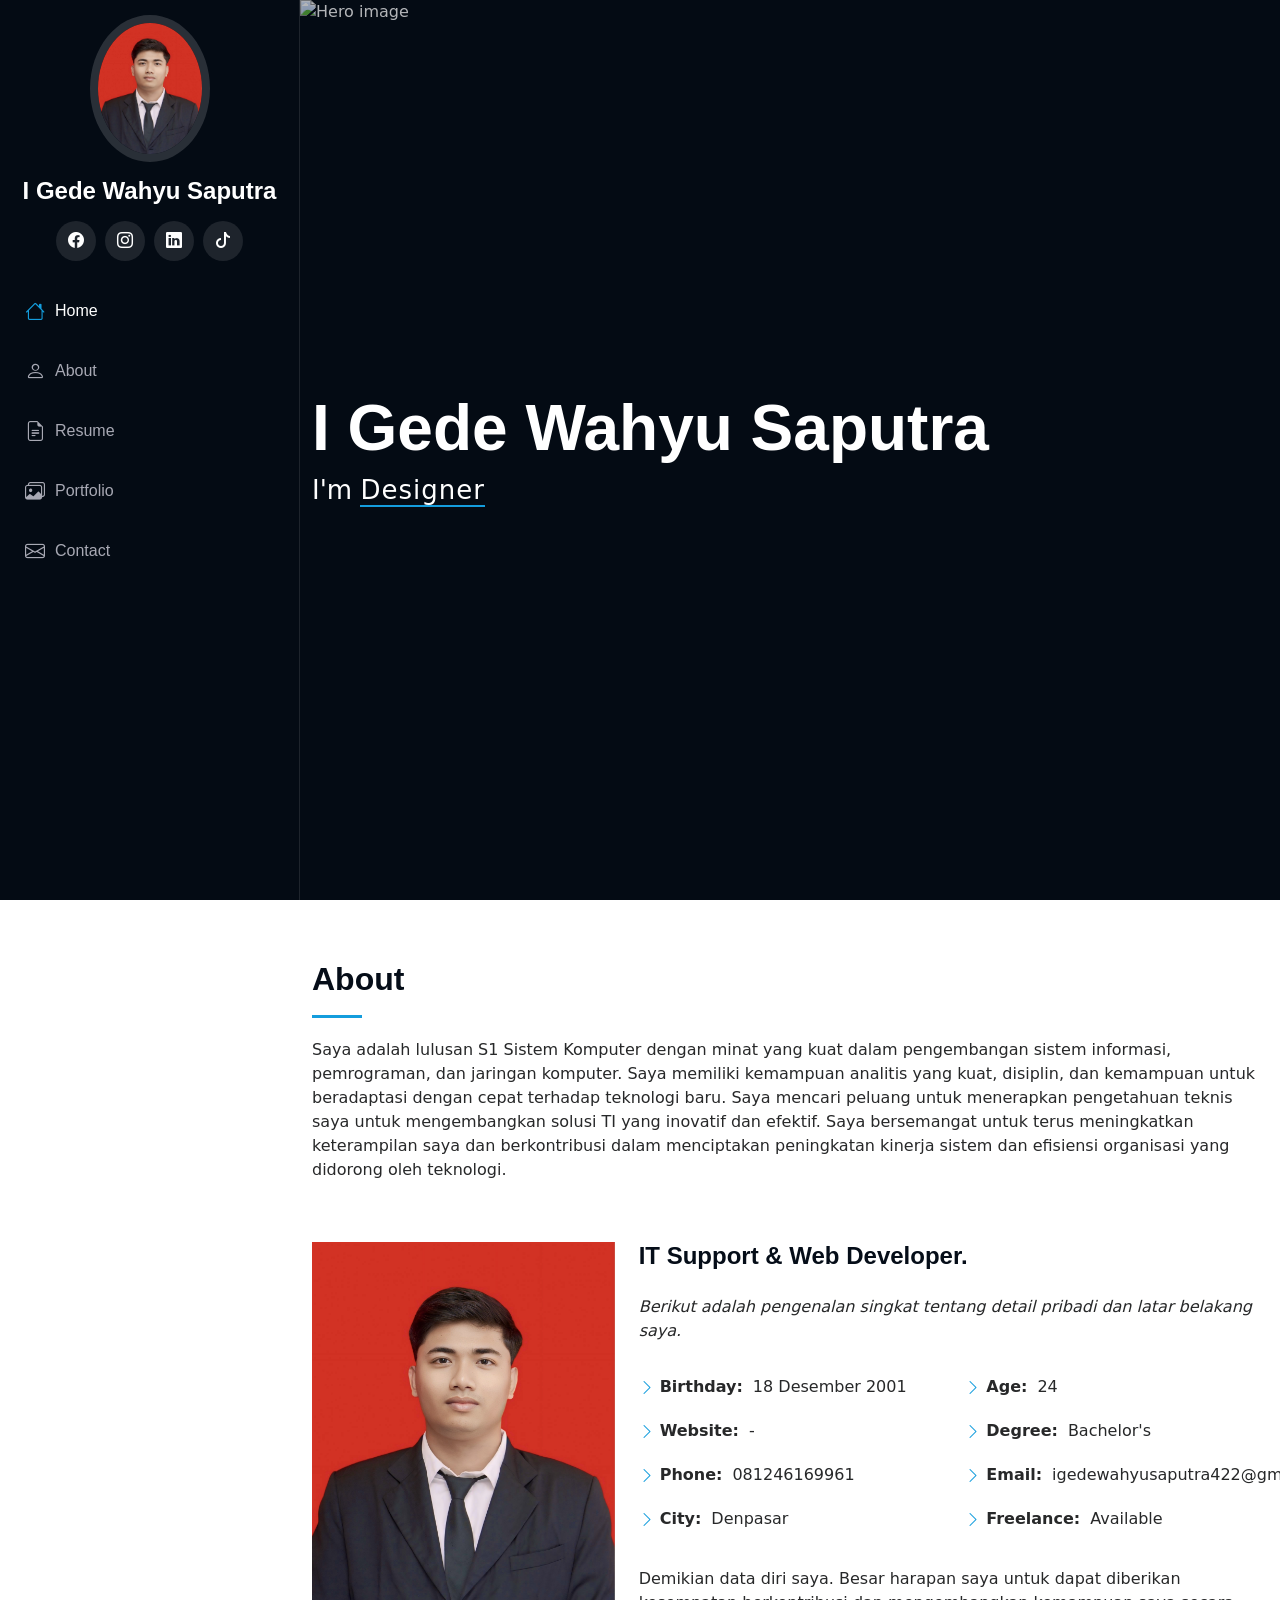
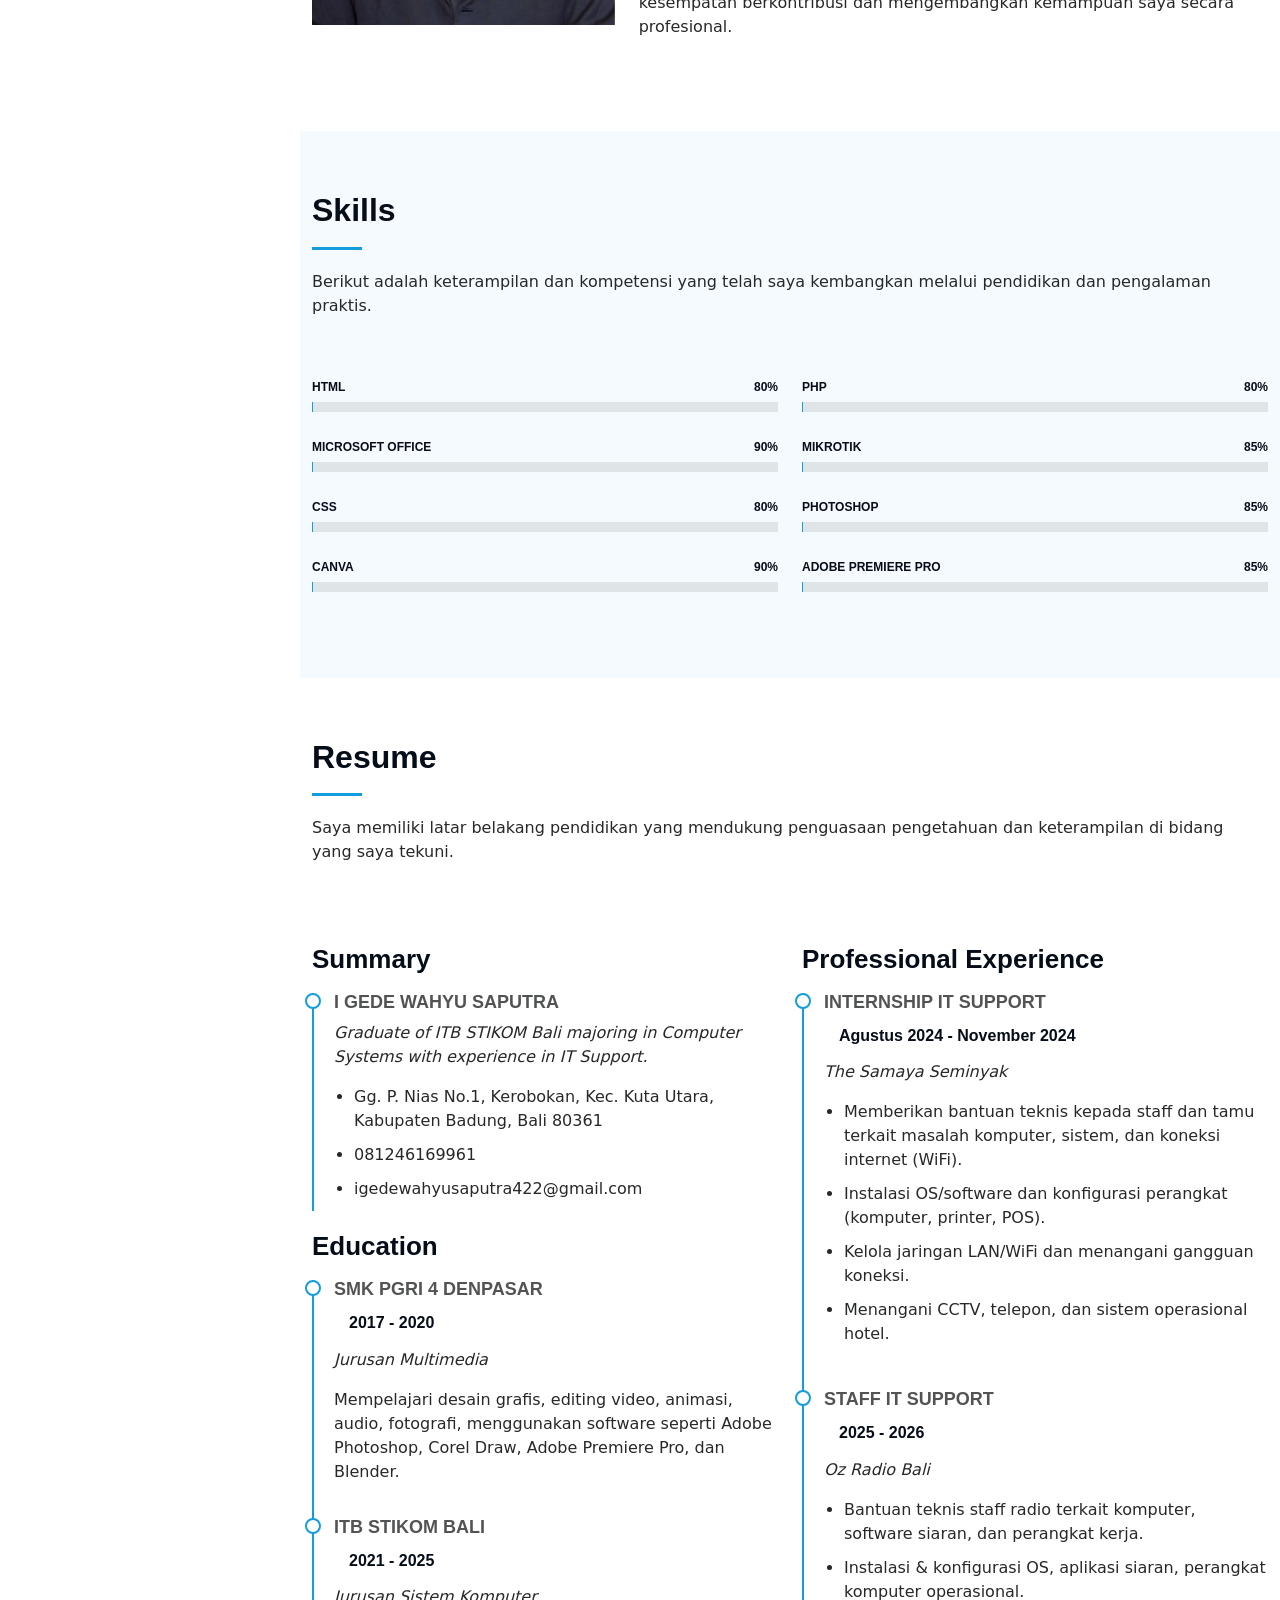
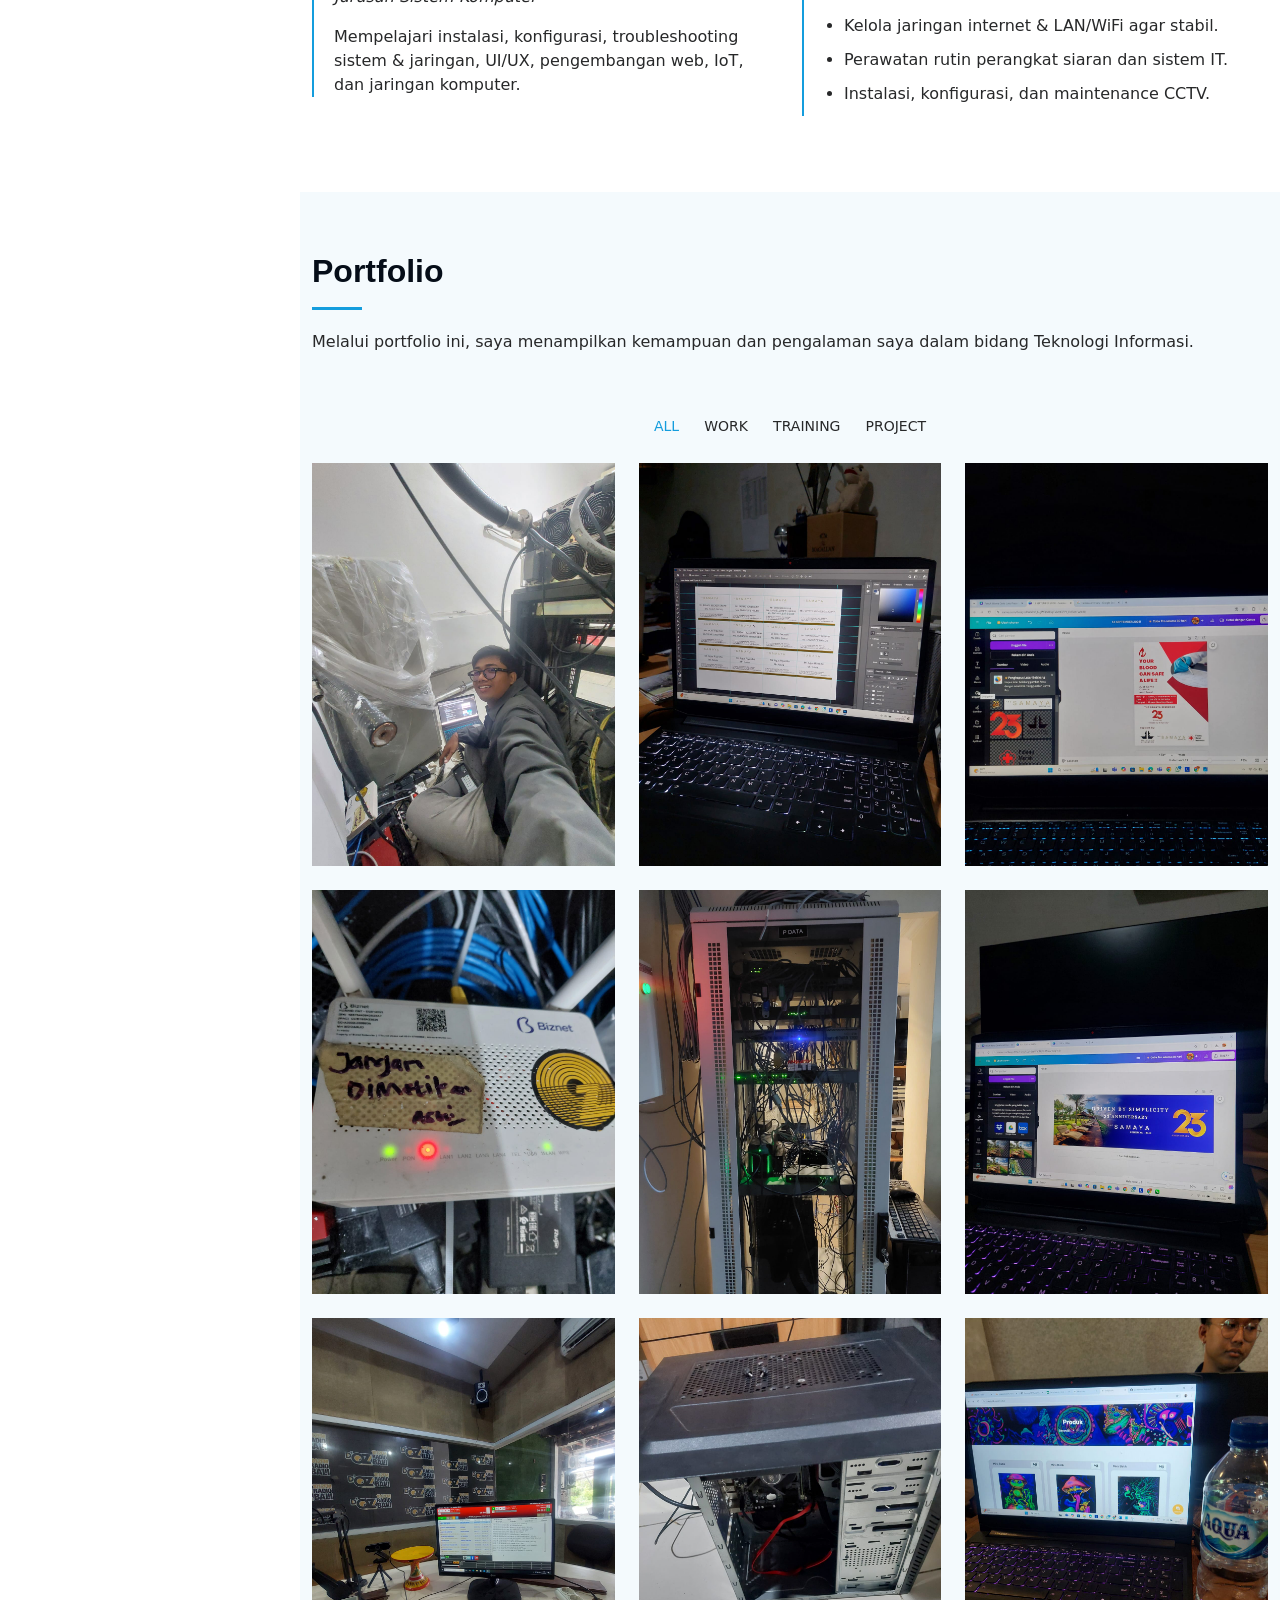
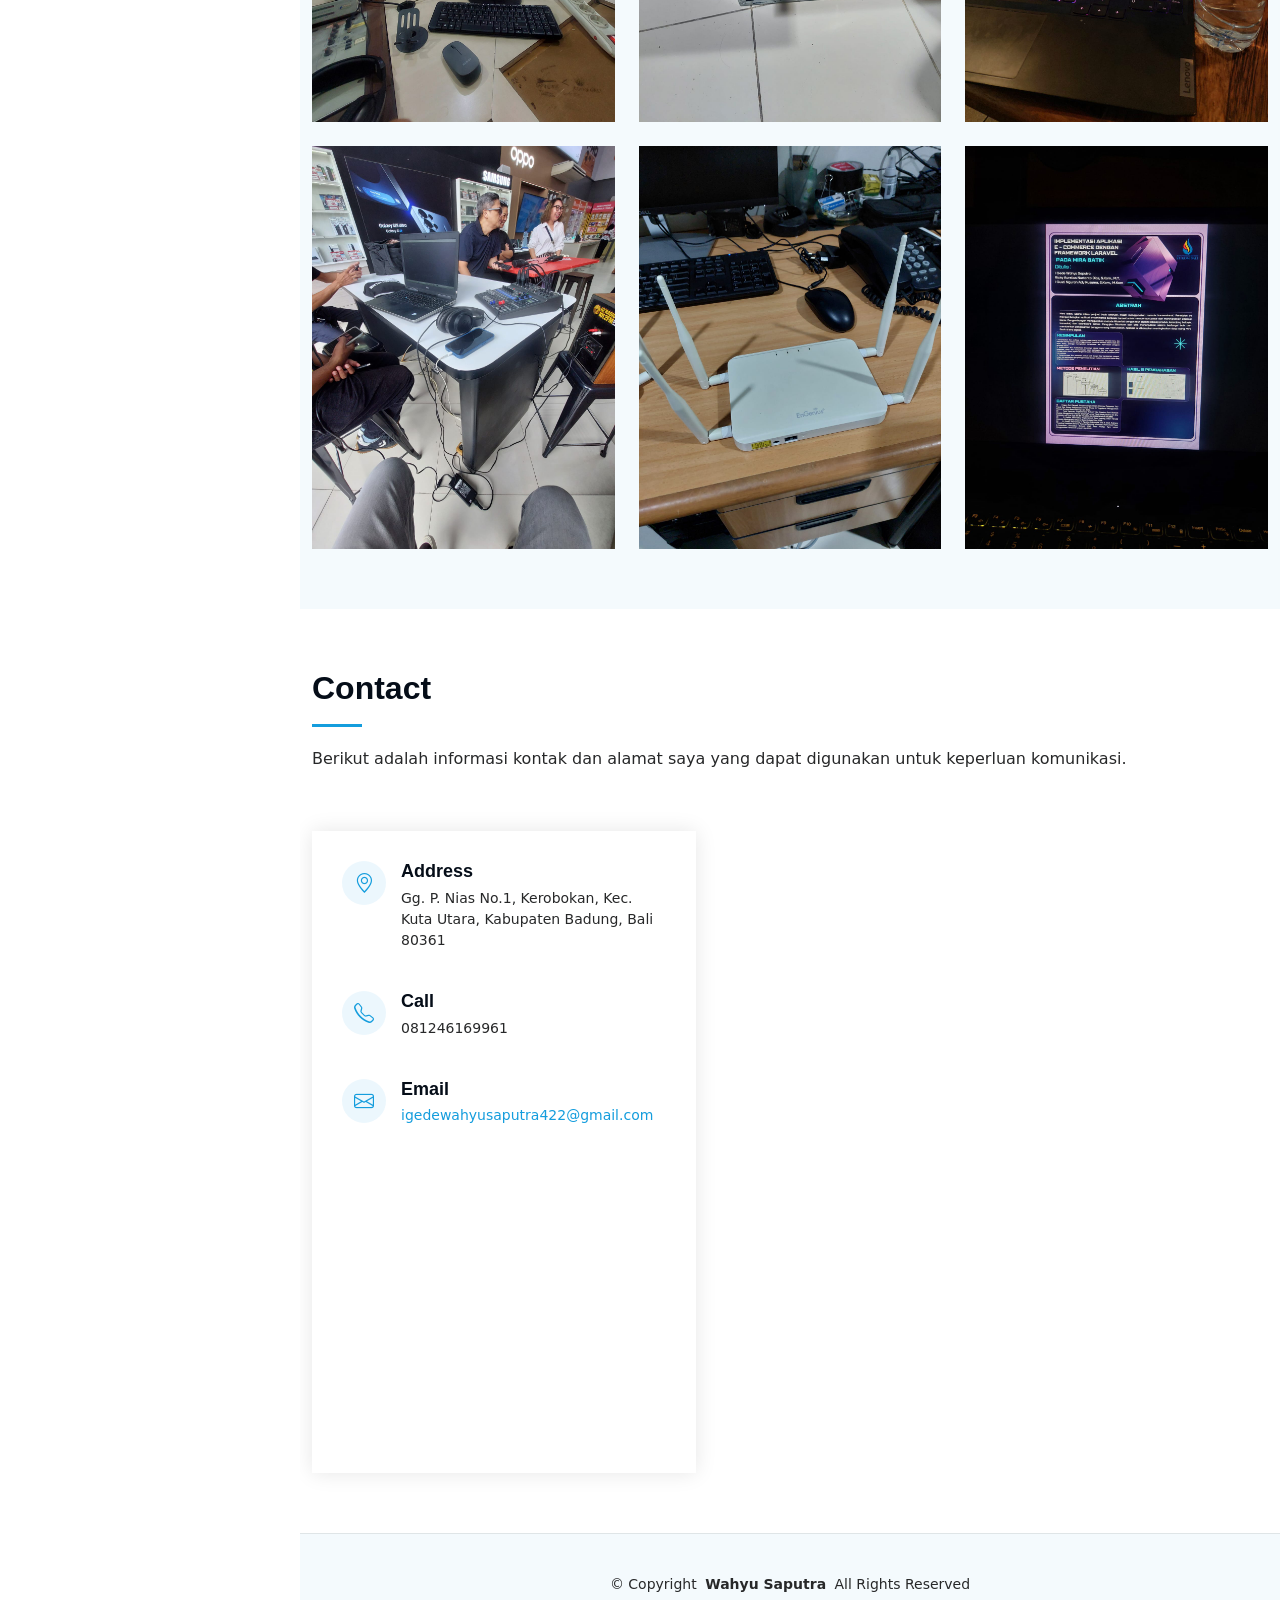
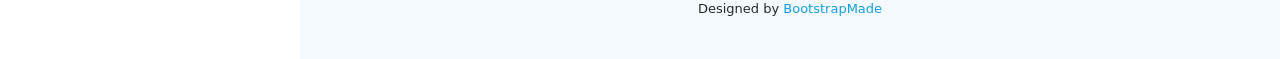
==== commit 3e7279ca: "Update LinkedIn link in index.html" ====
--- a/index.html
+++ b/index.html
@@ -61,7 +61,8 @@
       <a href="https://www.instagram.com/wahyusaputra422/" class="instagram" target="_blank" rel="noopener noreferrer">
         <i class="bi bi-instagram"></i>
       </a>
-      <a href="https://www.linkedin.com/in/wahyu-saputra-1a6b86389/" class="linkedin" target="_blank" rel="noopener noreferrer">
+      <!-- LINKEDIN SUDAH DIGANTI -->
+      <a href="https://www.linkedin.com/in/i-gede-wahyu-saputra-400524406/" class="linkedin" target="_blank" rel="noopener noreferrer">
         <i class="bi bi-linkedin"></i>
       </a>
       <a href="https://www.tiktok.com/@fearofgod_" class="tiktok" target="_blank" rel="noopener noreferrer">
--- a/css/main.css
+++ b/css/main.css
@@ -12,13 +12,14 @@
 --------------------------------------------------------------*/
 /* Fonts */
 :root {
-  --default-font: "Roboto",  system-ui, -apple-system, "Segoe UI", Roboto, "Helvetica Neue", Arial, "Noto Sans", "Liberation Sans", sans-serif, "Apple Color Emoji", "Segoe UI Emoji", "Segoe UI Symbol", "Noto Color Emoji";
-  --heading-font: "Raleway",  sans-serif;
-  --nav-font: "Poppins",  sans-serif;
+  --default-font: "Roboto", system-ui, -apple-system, "Segoe UI", Roboto, "Helvetica Neue", Arial, "Noto Sans",
+    "Liberation Sans", sans-serif, "Apple Color Emoji", "Segoe UI Emoji", "Segoe UI Symbol", "Noto Color Emoji";
+  --heading-font: "Raleway", sans-serif;
+  --nav-font: "Poppins", sans-serif;
 }
 
 /* Global Colors - The following color variables are used throughout the website. Updating them here will change the color scheme of the entire website */
-:root { 
+:root {
   --background-color: #ffffff; /* Background color for the entire website, including individual sections */
   --default-color: #272829; /* Default color used for the majority of the text content across the entire website */
   --heading-color: #050d18; /* Color for headings, subheadings and title throughout the website */
@@ -29,7 +30,7 @@
 
 /* Nav Menu Colors - The following color variables are used specifically for the navigation menu. They are separate from the global colors to allow for more customization options */
 :root {
-  --nav-color: #a8a9b4;  /* The default color of the main navmenu links */
+  --nav-color: #a8a9b4; /* The default color of the main navmenu links */
   --nav-hover-color: #ffffff; /* Applied to main navmenu links when they are hovered over or active */
   --nav-mobile-background-color: #040b14; /* Used as the background color for mobile navigation menu */
   --nav-dropdown-background-color: #040b14; /* Used as the background color for dropdown items that appear when hovering over primary navigation items */
@@ -206,9 +207,8 @@
 }
 
 @media (min-width: 1200px) {
-
-  .header~main,
-  .header~#footer {
+  .header ~ main,
+  .header ~ #footer {
     margin-left: 300px;
   }
 }
@@ -331,7 +331,8 @@
 
 .navmenu .dropdown a,
 .navmenu .dropdown a:focus {
-  color: --nav-dropdown-color;
+  /* FIX: sebelumnya salah 'color: --nav-dropdown-color;' */
+  color: var(--nav-dropdown-color);
 }
 
 .navmenu .dropdown a:hover,
@@ -356,7 +357,7 @@
   background-color: rgba(33, 37, 41, 0.1);
 }
 
-.navmenu .dropdown>.dropdown-active {
+.navmenu .dropdown > .dropdown-active {
   display: block;
   background-color: rgba(33, 37, 41, 0.03);
 }
@@ -486,11 +487,11 @@
   font-weight: 400;
 }
 
-.page-title .breadcrumbs ol li+li {
+.page-title .breadcrumbs ol li + li {
   padding-left: 10px;
 }
 
-.page-title .breadcrumbs ol li+li::before {
+.page-title .breadcrumbs ol li + li::before {
   content: "/";
   display: inline-block;
   padding-right: 10px;
@@ -1104,8 +1105,8 @@
   }
 }
 
-.contact .php-email-form input[type=text],
-.contact .php-email-form input[type=email],
+.contact .php-email-form input[type="text"],
+.contact .php-email-form input[type="email"],
 .contact .php-email-form textarea {
   font-size: 14px;
   padding: 10px 15px;
@@ -1116,19 +1117,19 @@
   border-color: color-mix(in srgb, var(--default-color), transparent 80%);
 }
 
-.contact .php-email-form input[type=text]:focus,
-.contact .php-email-form input[type=email]:focus,
+.contact .php-email-form input[type="text"]:focus,
+.contact .php-email-form input[type="email"]:focus,
 .contact .php-email-form textarea:focus {
   border-color: var(--accent-color);
 }
 
-.contact .php-email-form input[type=text]::placeholder,
-.contact .php-email-form input[type=email]::placeholder,
+.contact .php-email-form input[type="text"]::placeholder,
+.contact .php-email-form input[type="email"]::placeholder,
 .contact .php-email-form textarea::placeholder {
   color: color-mix(in srgb, var(--default-color), transparent 70%);
 }
 
-.contact .php-email-form button[type=submit] {
+.contact .php-email-form button[type="submit"] {
   color: var(--contrast-color);
   background: var(--accent-color);
   border: 0;
@@ -1137,7 +1138,7 @@
   border-radius: 50px;
 }
 
-.contact .php-email-form button[type=submit]:hover {
+.contact .php-email-form button[type="submit"]:hover {
   background: color-mix(in srgb, var(--accent-color), transparent 25%);
 }
 
@@ -1183,7 +1184,7 @@
   font-size: 15px;
 }
 
-.portfolio-details .portfolio-info ul li+li {
+.portfolio-details .portfolio-info ul li + li {
   margin-top: 10px;
 }
 
@@ -1272,4 +1273,4 @@
 --------------------------------------------------------------*/
 .starter-section {
   /* Add your styles here */
-}+}
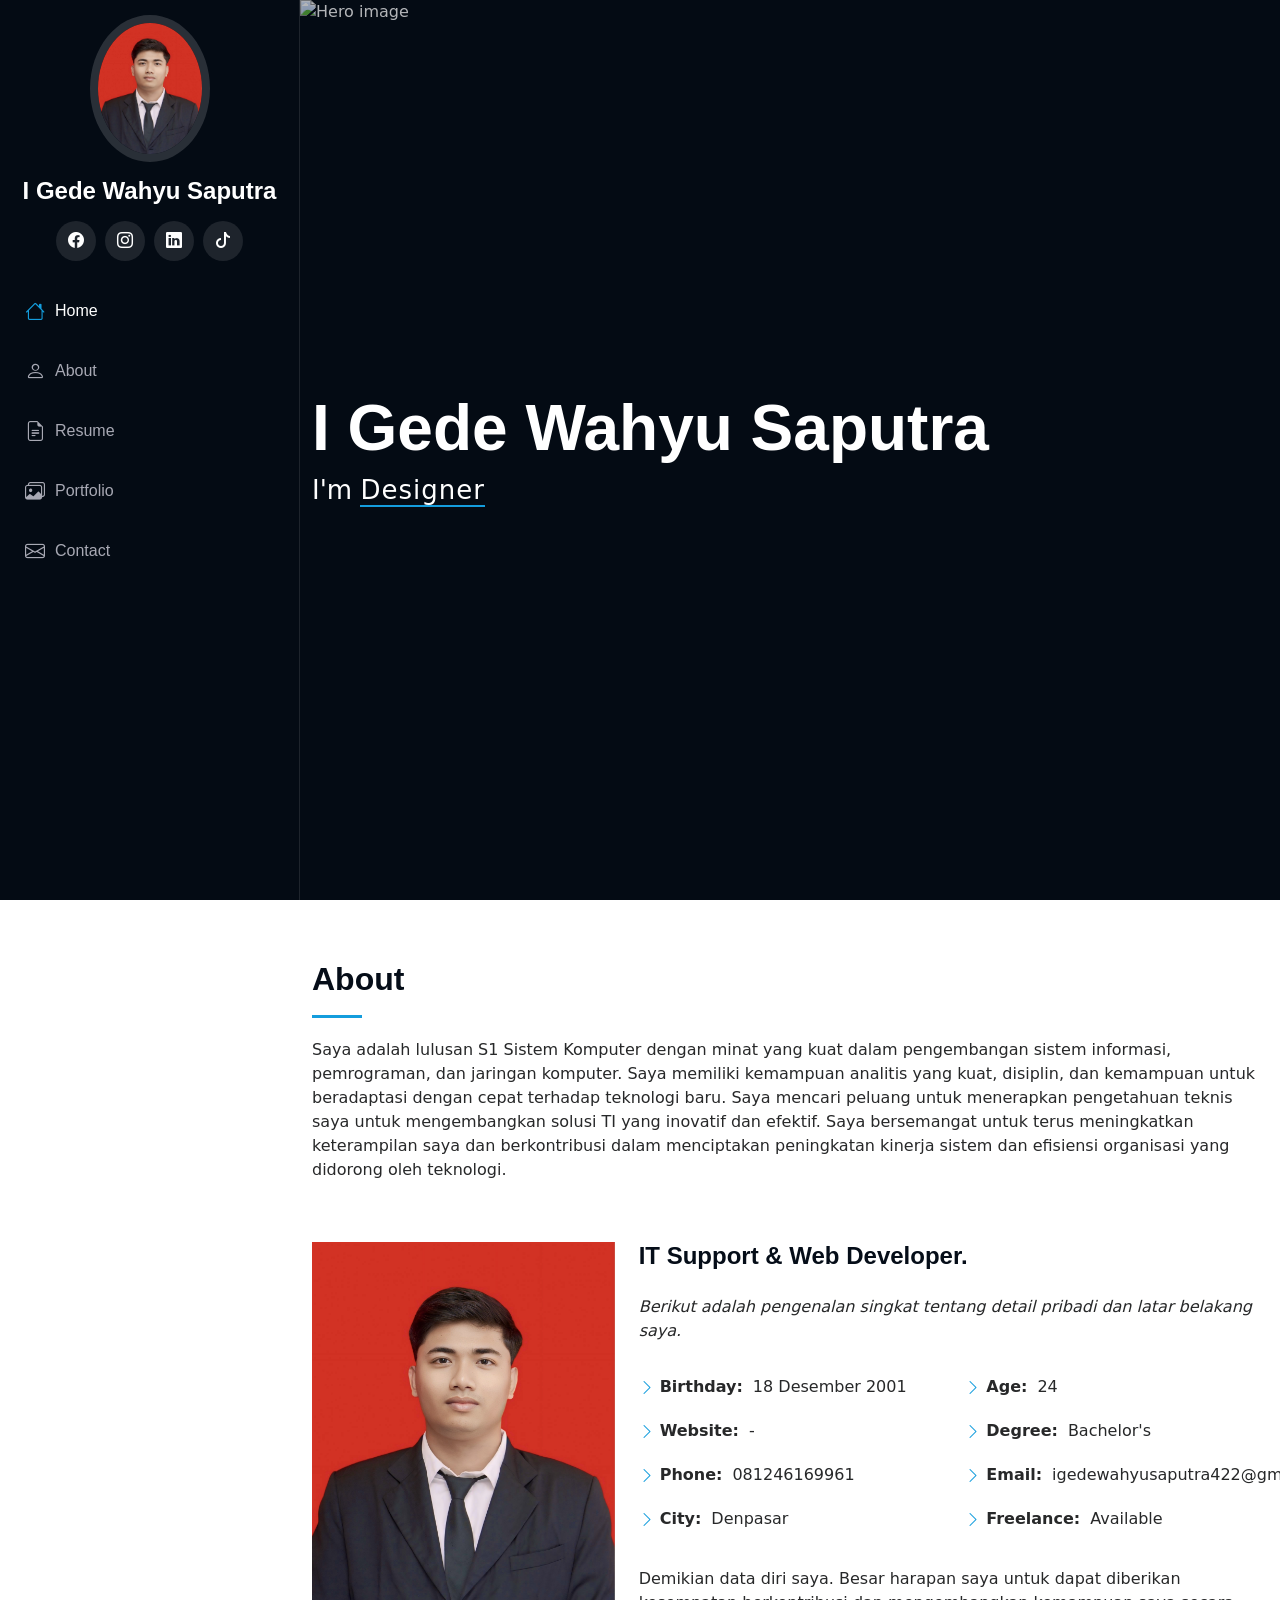
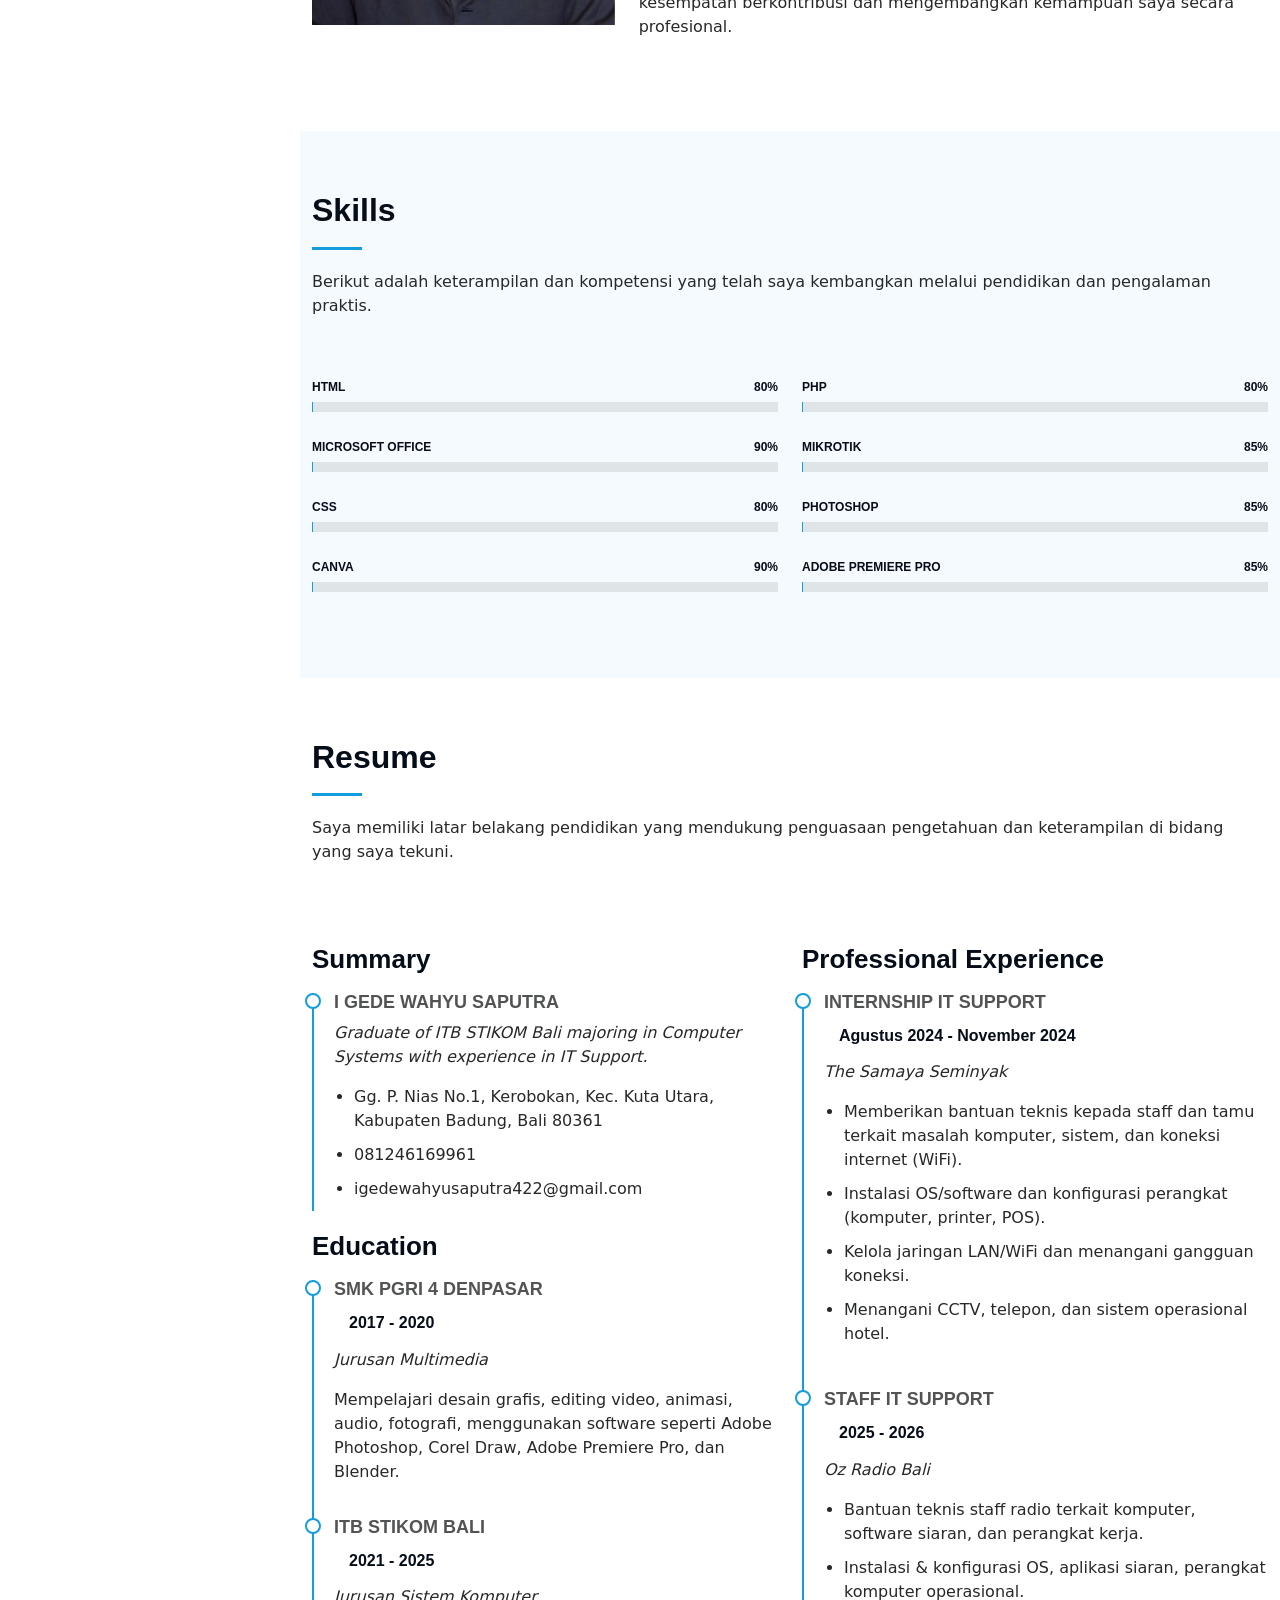
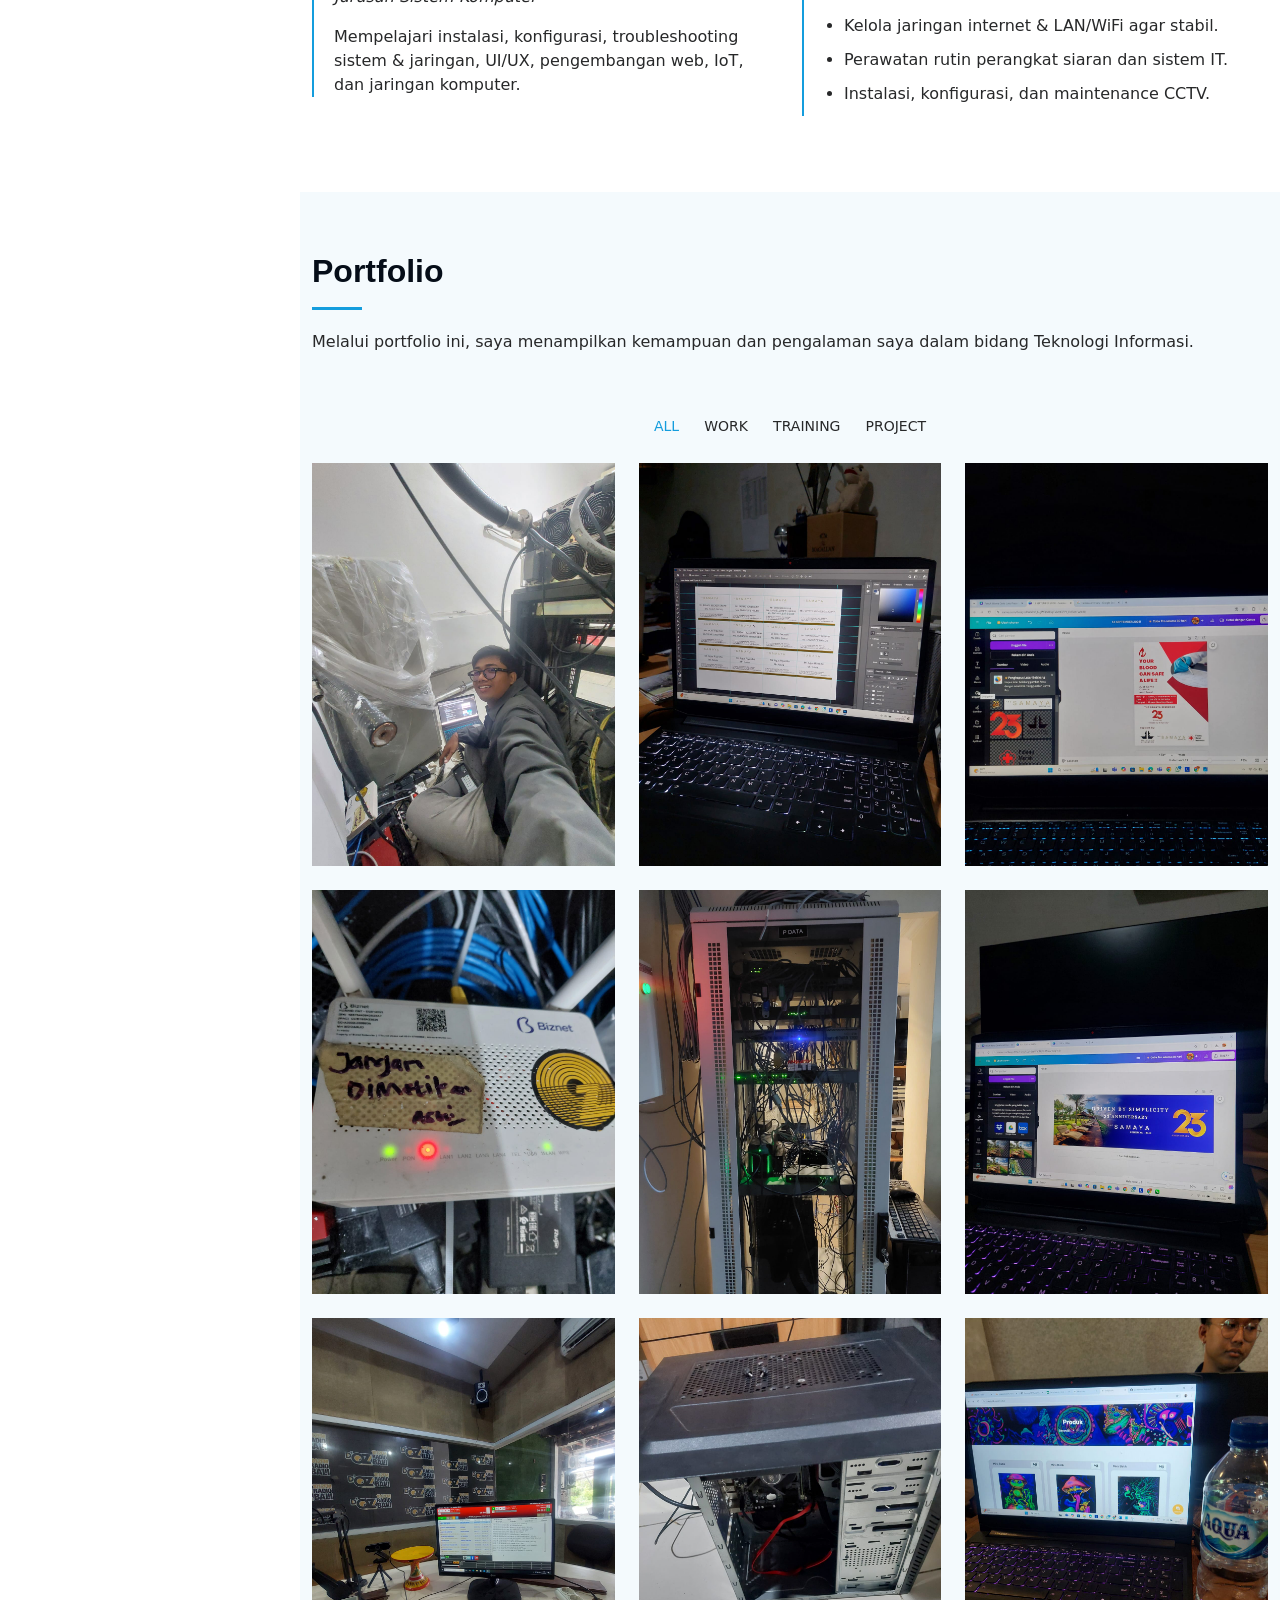
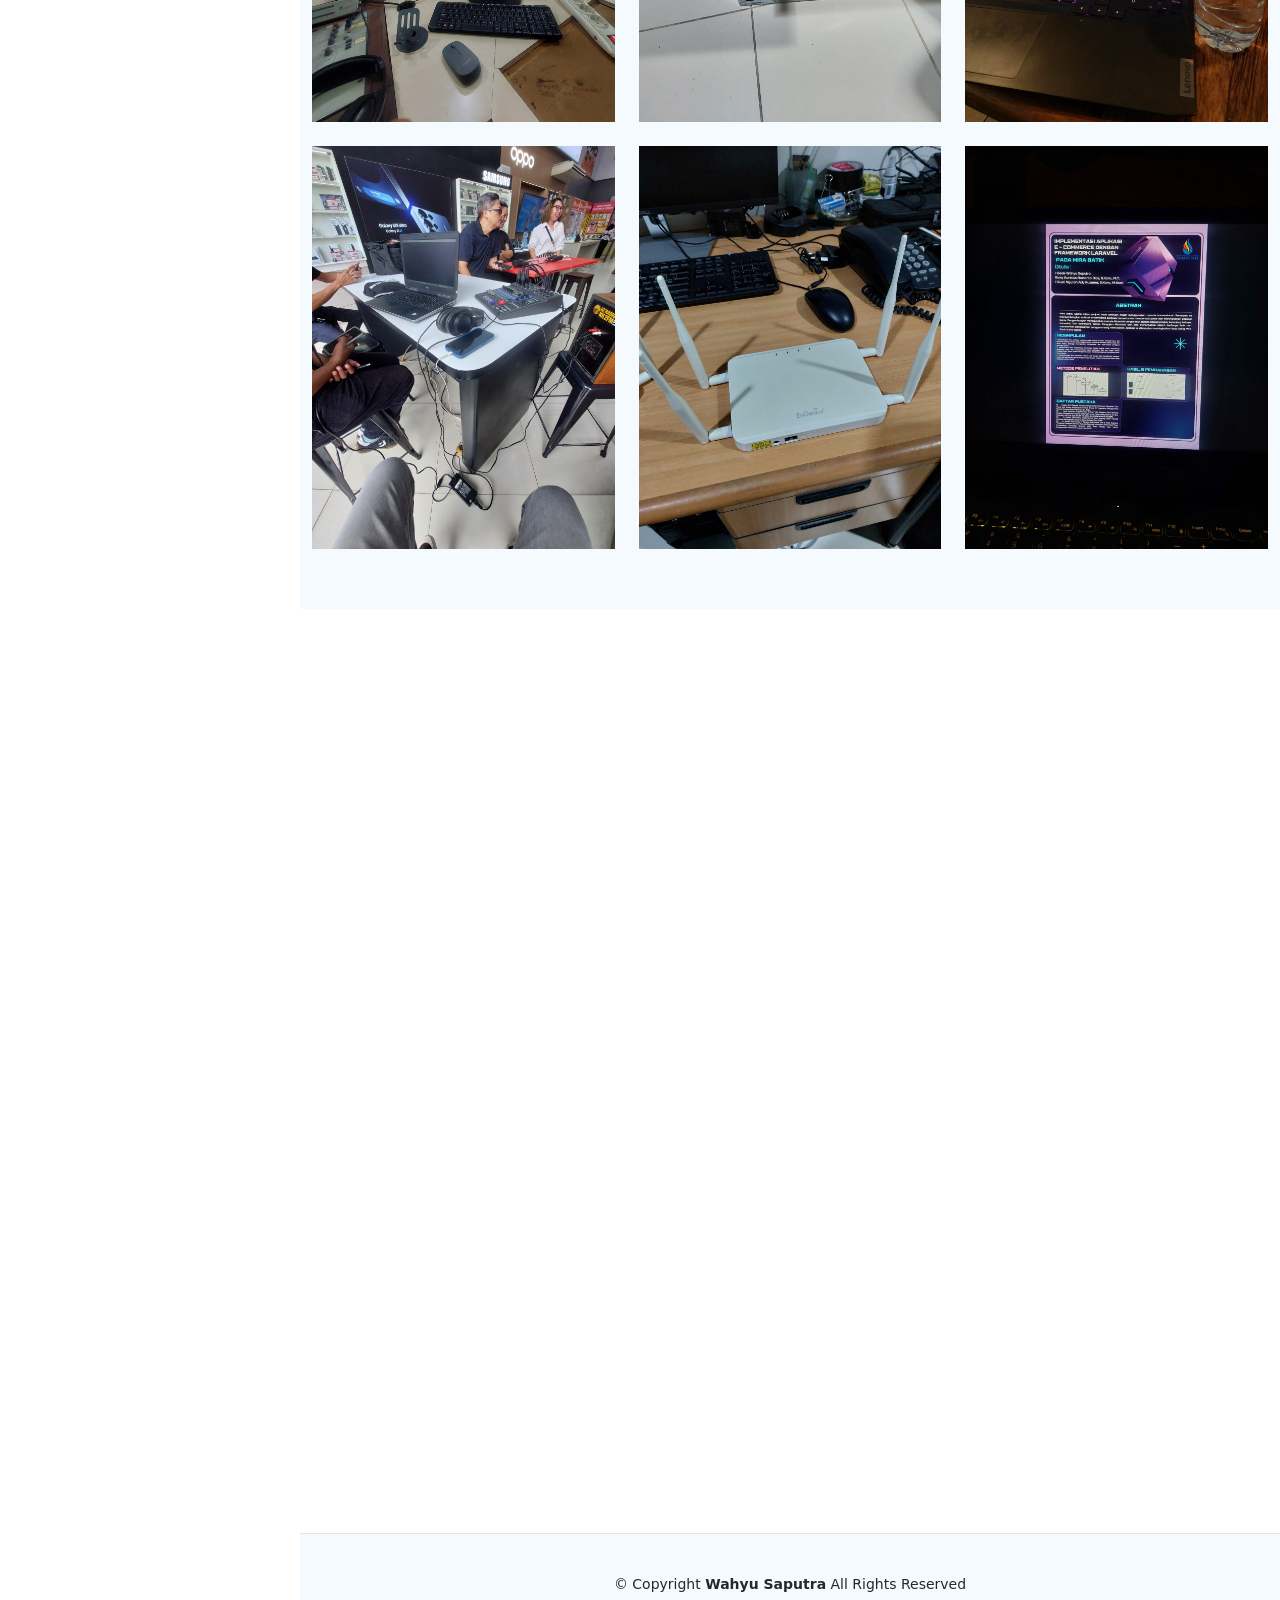
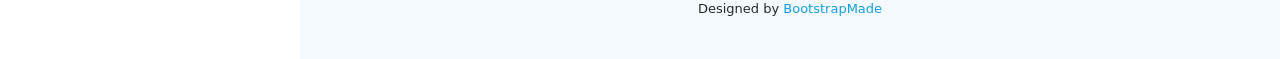
==== commit 9a139752: "Update index.html" ====
--- a/index.html
+++ b/index.html
@@ -55,17 +55,25 @@
     </a>
 
     <div class="social-links text-center">
-      <a href="https://www.facebook.com/share/1d7YoYS13H/" class="facebook" target="_blank" rel="noopener noreferrer">
+      <a href="https://www.facebook.com/share/1d7YoYS13H/" class="facebook" target="_blank" rel="noopener noreferrer" aria-label="Facebook">
         <i class="bi bi-facebook"></i>
       </a>
-      <a href="https://www.instagram.com/wahyusaputra422/" class="instagram" target="_blank" rel="noopener noreferrer">
+      <a href="https://www.instagram.com/wahyusaputra422/" class="instagram" target="_blank" rel="noopener noreferrer" aria-label="Instagram">
         <i class="bi bi-instagram"></i>
       </a>
-      <!-- LINKEDIN SUDAH DIGANTI -->
-      <a href="https://www.linkedin.com/in/i-gede-wahyu-saputra-400524406/" class="linkedin" target="_blank" rel="noopener noreferrer">
+
+      <!-- LINKEDIN (Direct ke profil) -->
+      <a
+        href="https://www.linkedin.com/in/i-gede-wahyu-saputra-400524406/?trk=public_profile"
+        class="linkedin"
+        target="_blank"
+        rel="noopener noreferrer"
+        aria-label="LinkedIn"
+      >
         <i class="bi bi-linkedin"></i>
       </a>
-      <a href="https://www.tiktok.com/@fearofgod_" class="tiktok" target="_blank" rel="noopener noreferrer">
+
+      <a href="https://www.tiktok.com/@fearofgod_" class="tiktok" target="_blank" rel="noopener noreferrer" aria-label="TikTok">
         <i class="bi bi-tiktok"></i>
       </a>
     </div>
@@ -244,7 +252,6 @@
 
       <div class="container">
         <div class="row">
-
           <div class="col-lg-6" data-aos="fade-up" data-aos-delay="100">
             <h3 class="resume-title">Summary</h3>
 
@@ -278,7 +285,6 @@
                 Mempelajari instalasi, konfigurasi, troubleshooting sistem & jaringan, UI/UX, pengembangan web, IoT, dan jaringan komputer.
               </p>
             </div>
-
           </div>
 
           <div class="col-lg-6" data-aos="fade-up" data-aos-delay="200">
@@ -308,9 +314,7 @@
                 <li>Instalasi, konfigurasi, dan maintenance CCTV.</li>
               </ul>
             </div>
-
-          </div>
-
+          </div>
         </div>
       </div>
     </section>
@@ -325,7 +329,6 @@
 
       <div class="container">
         <div class="isotope-layout" data-default-filter="*" data-layout="masonry" data-sort="original-order">
-
           <ul class="portfolio-filters isotope-filters" data-aos="fade-up" data-aos-delay="100">
             <li data-filter="*" class="filter-active">All</li>
             <li data-filter=".filter-work">Work</li>
@@ -334,7 +337,6 @@
           </ul>
 
           <div class="row gy-4 isotope-container" data-aos="fade-up" data-aos-delay="200">
-
             <div class="col-lg-4 col-md-6 portfolio-item isotope-item filter-work">
               <div class="portfolio-content h-100">
                 <img src="img/portfolio/Oz radio 1.jpeg" class="img-fluid" alt="Oz Radio Bali 1" />
@@ -478,7 +480,6 @@
                 </div>
               </div>
             </div>
-
           </div><!-- End portfolio container -->
         </div>
       </div>
@@ -496,7 +497,6 @@
         <div class="row gy-4">
           <div class="col-lg-5">
             <div class="info-wrap">
-
               <div class="info-item d-flex" data-aos="fade-up" data-aos-delay="200">
                 <i class="bi bi-geo-alt flex-shrink-0"></i>
                 <div>
@@ -529,7 +529,6 @@
                 loading="lazy"
                 referrerpolicy="no-referrer-when-downgrade">
               </iframe>
-
             </div>
           </div>
         </div>
@@ -542,7 +541,7 @@
   <footer id="footer" class="footer position-relative light-background">
     <div class="container">
       <div class="copyright text-center">
-        <p>© <span>Copyright</span> <strong class="px-1 sitename">Wahyu Saputra</strong> <span>All Rights Reserved</span></p>
+        <p>© <span>Copyright</span> <strong class="px--1 sitename">Wahyu Saputra</strong> <span>All Rights Reserved</span></p>
       </div>
       <div class="credits">
         Designed by <a href="https://bootstrapmade.com/" target="_blank" rel="noopener noreferrer">BootstrapMade</a>
